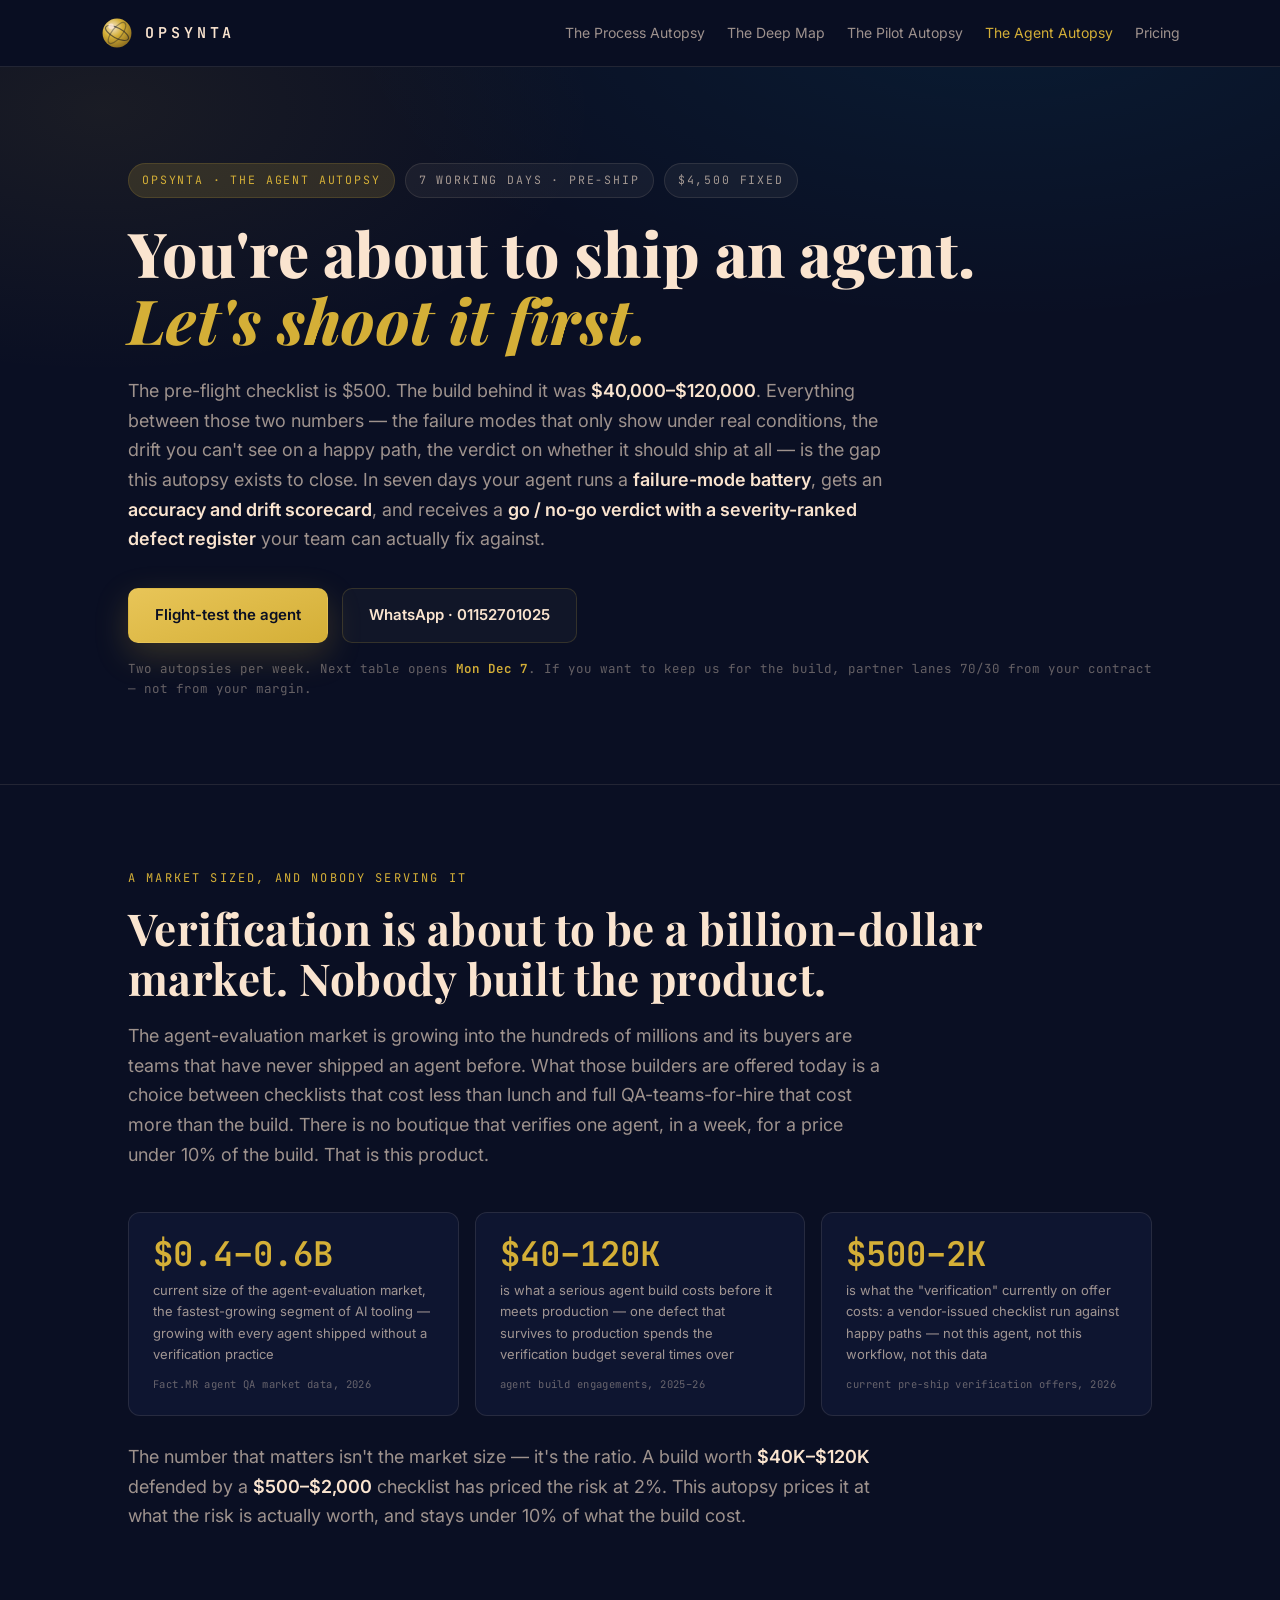
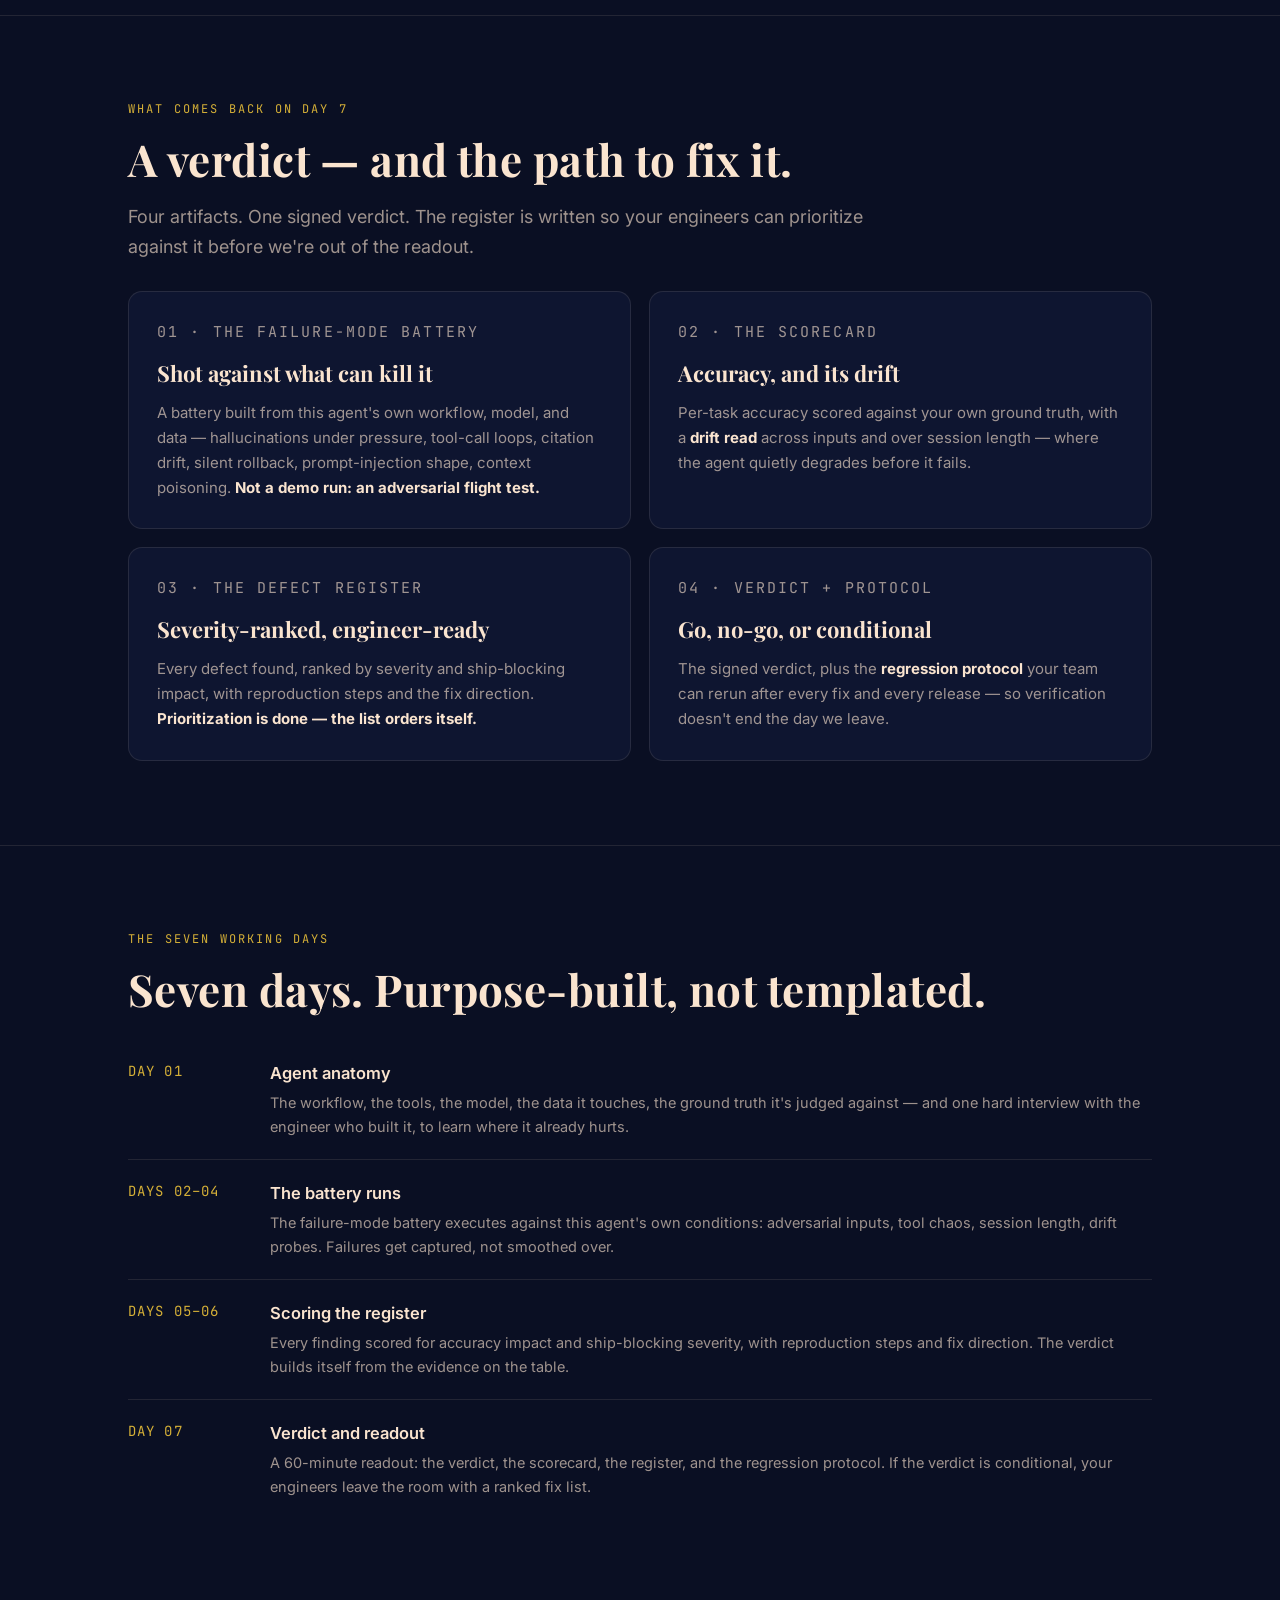
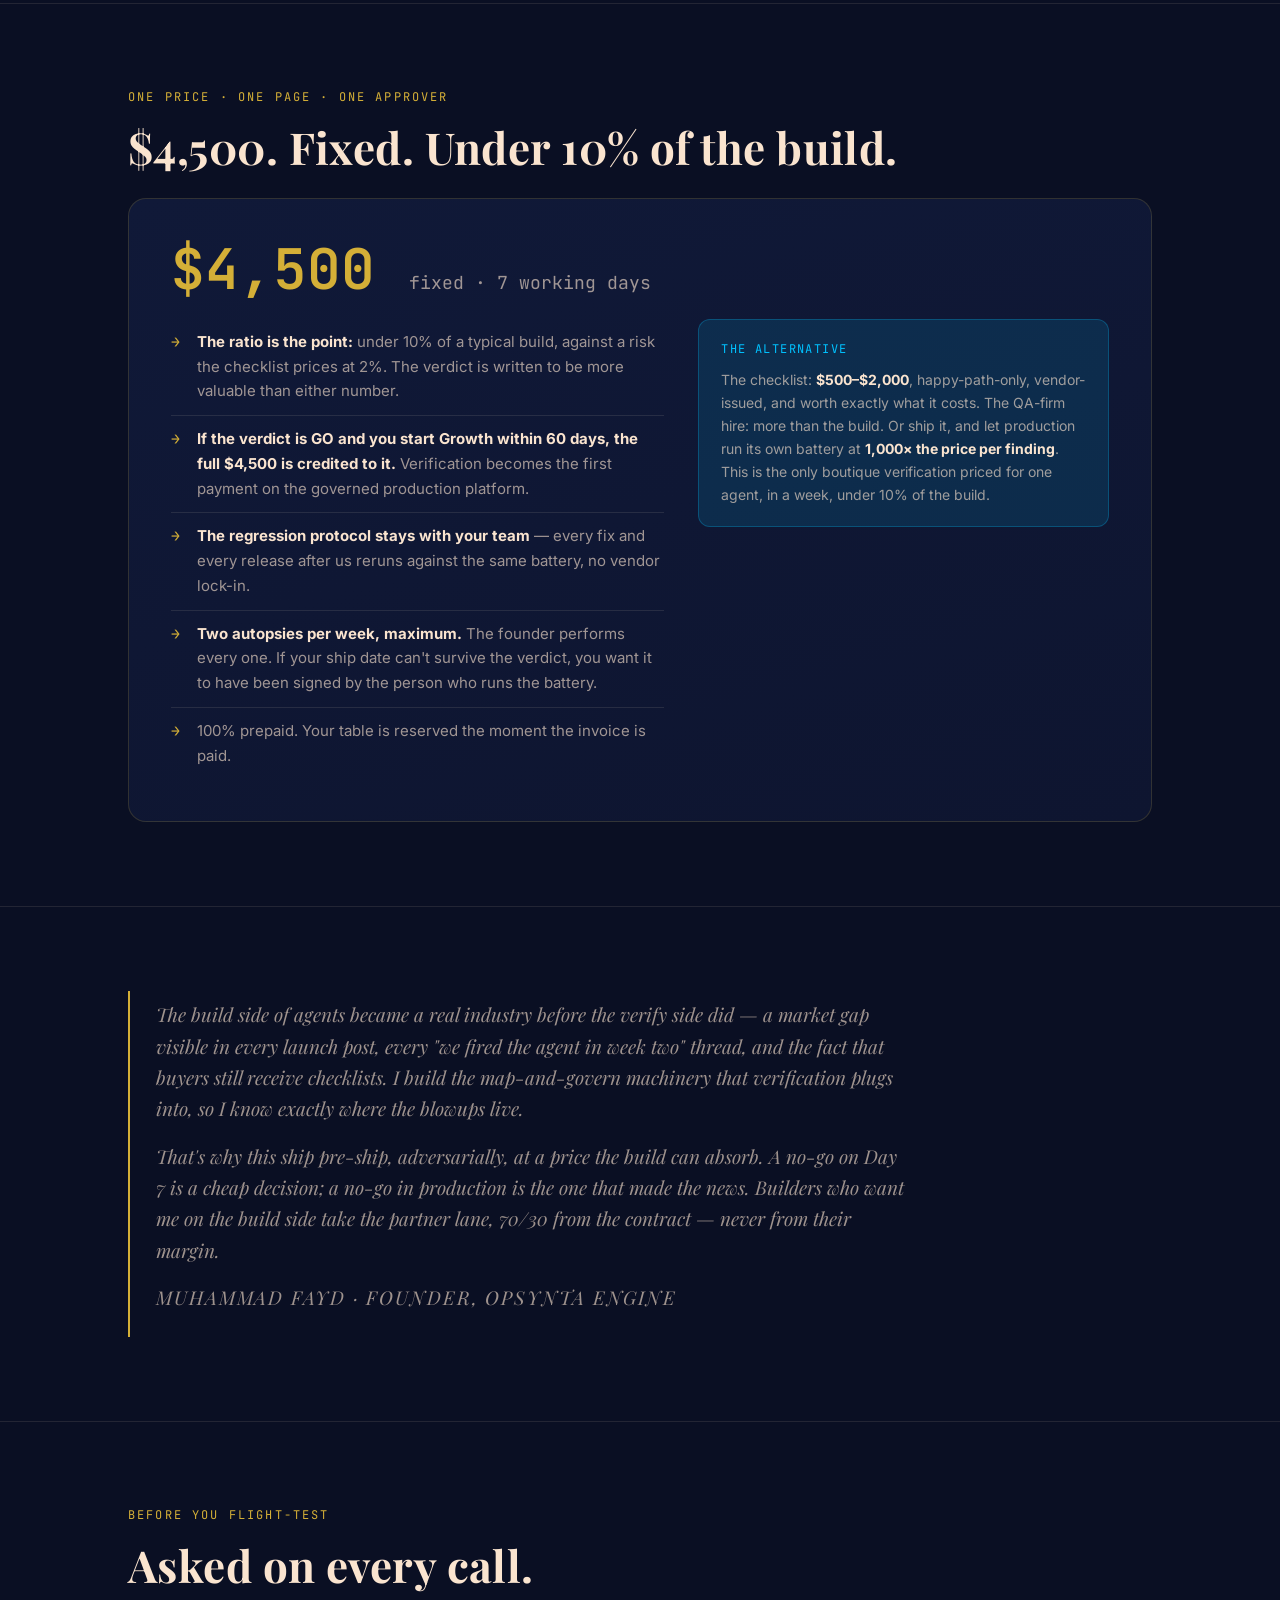
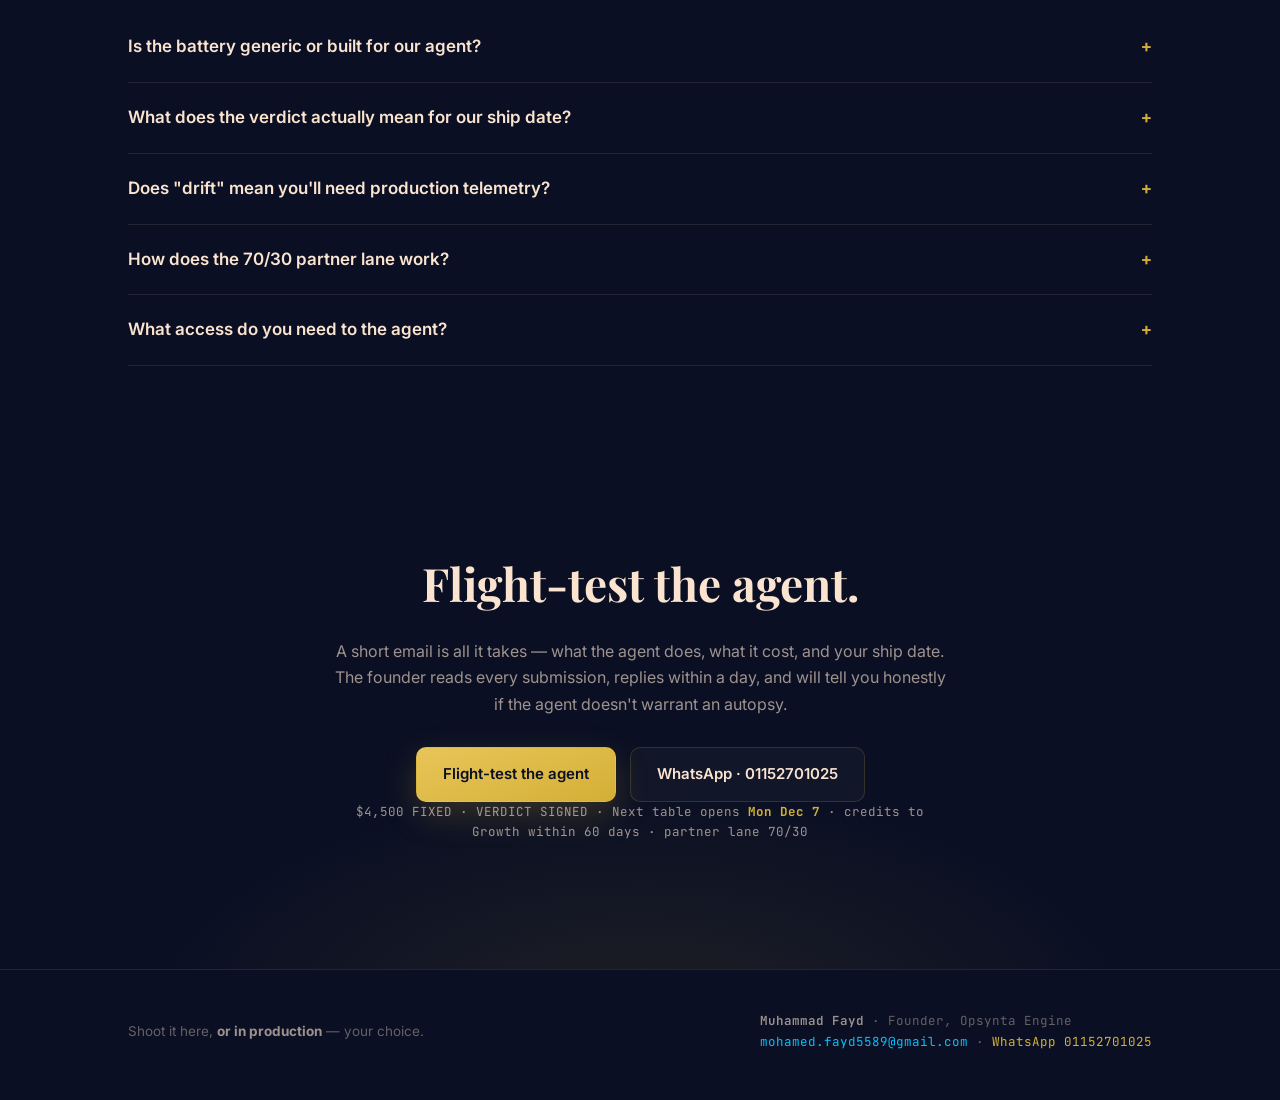
==== agent_autopsy.html @ 50b416ad "Add Pilot Autopsy and the four follow-on offer pages (expansion playbook Phase 0)" ====
<!DOCTYPE html>
<html lang="en">
<head>
  <meta charset="UTF-8" />
  <meta name="viewport" content="width=device-width, initial-scale=1.0" />
  <title>The Agent Autopsy — Opsynta Engine</title>
  <meta name="description" content="You're about to ship an AI agent. Make sure it survives contact with production. The Agent Autopsy: seven days, $4,500 fixed, a failure-mode battery and a go/no-go verdict your team can sign." />
  <meta property="og:title" content="The Agent Autopsy — Opsynta Engine" />
  <meta property="og:description" content="Seven days. $4,500 fixed. A failure-mode battery, accuracy and drift scorecard, and a go/no-go verdict on your AI agent before it ships — the pre-mortem you can't run in-house." />
  <meta property="og:type" content="website" />
  <link rel="preconnect" href="https://fonts.googleapis.com" />
  <link rel="preconnect" href="https://fonts.gstatic.com" crossorigin />
  <link href="https://fonts.googleapis.com/css2?family=Inter:wght@400;500;600;700;800&family=JetBrains+Mono:wght@400;500;600&family=Playfair+Display:ital,wght@0,400;0,500;0,600;0,700;0,800;0,900;1,400;1,600;1,700&display=swap" rel="stylesheet" />
  <link rel="icon" type="image/svg+xml" href="data:image/svg+xml,%3Csvg xmlns='http://www.w3.org/2000/svg' viewBox='0 0 64 64'%3E%3Ccircle cx='32' cy='32' r='28' fill='%230A0F23'/%3E%3Ccircle cx='32' cy='32' r='10' fill='%23D4AF37'/%3E%3Cellipse cx='32' cy='32' rx='26' ry='10' fill='none' stroke='%23FAE4CF' stroke-width='2' transform='rotate(30 32 32)'/%3E%3C/svg%3E" />
  <style>
    /* ============ DUSK ATLAS — self-contained (no stylesheet dependency) ============ */
    :root {
      --navy: #0A0F23; --panel: #0E1530; --panel-2: #101938;
      --peach: #FAE4CF; --peach-dim: rgba(250,228,207,.62); --peach-faint: rgba(250,228,207,.38);
      --gold: #D4AF37; --gold-dim: rgba(212,175,55,.16); --gold-bright: #E8C558;
      --cyan: #00C2FF; --cyan-dim: rgba(0,194,255,.12);
      --line: rgba(212,175,55,.18); --line-soft: rgba(250,228,207,.10);
      --serif: "Playfair Display", Georgia, serif;
      --sans: "Inter", -apple-system, "Segoe UI", Arial, sans-serif;
      --mono: "JetBrains Mono", "SFMono-Regular", Consolas, monospace;
    }
    * { margin: 0; padding: 0; box-sizing: border-box; }
    html { scroll-behavior: smooth; }
    body { background: var(--navy); color: var(--peach); font-family: var(--sans); font-size: 16px; line-height: 1.65; -webkit-font-smoothing: antialiased; }
    .container { max-width: 1080px; margin: 0 auto; padding: 0 28px; }
    a { color: var(--cyan); text-decoration: none; }
    .mono { font-family: var(--mono); }
    .gold { color: var(--gold); }
    .section { padding: 84px 0; border-top: 1px solid var(--line-soft); }
    .section-tag { font-family: var(--mono); font-size: 12px; letter-spacing: .18em; text-transform: uppercase; color: var(--gold); margin-bottom: 14px; }
    h2.display { font-family: var(--serif); font-weight: 700; font-size: clamp(30px, 4.4vw, 44px); line-height: 1.14; letter-spacing: .01em; margin-bottom: 18px; }
    .lead { color: var(--peach-dim); font-size: 18px; max-width: 760px; }
    .lead strong, .body-copy strong { color: var(--peach); font-weight: 600; }

    /* ---------- header ---------- */
    .dm-header { border-bottom: 1px solid var(--line-soft); background: rgba(10,15,35,.92); position: sticky; top: 0; z-index: 50; backdrop-filter: blur(8px); }
    .dm-header-inner { display: flex; align-items: center; justify-content: space-between; gap: 18px; padding: 16px 0; }
    .logo-chip { display: flex; align-items: center; gap: 11px; }
    .logo-mark { width: 34px; height: 34px; }
    .logo-word { font-family: var(--mono); font-weight: 600; letter-spacing: .26em; font-size: 15px; color: var(--peach); }
    .dm-nav { display: flex; gap: 22px; align-items: center; font-size: 14px; }
    .dm-nav a { color: var(--peach-dim); }
    .dm-nav a:hover { color: var(--peach); }
    .dm-nav a.active { color: var(--gold); }
    @media (max-width: 720px) { .dm-nav { display: none; } }

    /* ---------- hero ---------- */
    .hero { padding: 96px 0 84px; background:
      radial-gradient(1100px 520px at 78% -8%, rgba(0,194,255,.07), transparent 60%),
      radial-gradient(900px 480px at 8% 6%, rgba(212,175,55,.08), transparent 55%); }
    .eyebrow { display: flex; flex-wrap: wrap; gap: 10px; margin-bottom: 22px; }
    .pill { font-family: var(--mono); font-size: 11.5px; letter-spacing: .16em; text-transform: uppercase; color: var(--gold); border: 1px solid var(--gold-dim); background: var(--gold-dim); padding: 7px 13px; border-radius: 999px; }
    .pill-meta { color: var(--peach-dim); border-color: var(--line-soft); background: rgba(250,228,207,.05); }
    h1.hero-title { font-family: var(--serif); font-weight: 800; font-size: clamp(38px, 6vw, 62px); line-height: 1.08; letter-spacing: .005em; margin-bottom: 22px; }
    .hero-title em { font-style: italic; color: var(--gold); }
    .score-line { font-family: var(--mono); font-size: 13px; color: var(--cyan); border-left: 2px solid var(--cyan-dim); padding: 6px 0 6px 14px; margin: 18px 0 4px; display: none; }
    .hero-cta { display: flex; flex-wrap: wrap; gap: 14px; margin: 34px 0 10px; }
    .btn { display: inline-block; font-family: var(--sans); font-weight: 600; font-size: 15px; padding: 14px 26px; border-radius: 10px; border: 1px solid transparent; cursor: pointer; }
    .btn-gold { background: linear-gradient(160deg, var(--gold-bright), var(--gold)); color: #0A0F23; box-shadow: 0 12px 34px rgba(212,175,55,.22); }
    .btn-gold:hover { filter: brightness(1.06); }
    .btn-outline { border-color: var(--line); color: var(--peach); background: rgba(250,228,207,.03); }
    .btn-outline:hover { border-color: var(--gold); }
    .hero-capacity { font-family: var(--mono); font-size: 12.5px; color: var(--peach-faint); margin-top: 16px; }
    .hero-capacity b { color: var(--gold); font-weight: 600; }

    /* ---------- stats band ---------- */
    .stats-band { display: grid; grid-template-columns: repeat(3, 1fr); gap: 16px; margin-top: 42px; }
    .stat-card { background: var(--panel); border: 1px solid var(--line-soft); border-radius: 12px; padding: 22px 24px; }
    .stat-number { font-family: var(--mono); font-size: 34px; font-weight: 600; color: var(--gold); line-height: 1.1; }
    .stat-label { font-size: 13px; color: var(--peach-dim); margin-top: 8px; }
    .stat-src { font-family: var(--mono); font-size: 10.5px; color: var(--peach-faint); margin-top: 10px; letter-spacing: .04em; }
    @media (max-width: 820px) { .stats-band { grid-template-columns: 1fr; } }

    /* ---------- deliverables ---------- */
    .grid-2 { display: grid; grid-template-columns: 1fr 1fr; gap: 18px; }
    @media (max-width: 820px) { .grid-2 { grid-template-columns: 1fr; } }
    .deliv-card { background: var(--panel); border: 1px solid var(--line-soft); border-radius: 14px; padding: 28px; }
    .deliv-num { font-family: var(--mono); font-size: 12px; color: var(--cyan); letter-spacing: .14em; margin-bottom: 10px; }
    .deliv-card h3 { font-family: var(--serif); font-size: 22px; font-weight: 700; margin-bottom: 10px; }
    .deliv-card p { color: var(--peach-dim); font-size: 15px; }
    .deliv-card p strong { color: var(--peach); }

    /* ---------- timeline ---------- */
    .day-row { display: grid; grid-template-columns: 120px 1fr; gap: 22px; padding: 20px 0; border-bottom: 1px solid var(--line-soft); }
    .day-row:last-child { border-bottom: none; }
    .day-tag { font-family: var(--mono); color: var(--gold); font-size: 14px; letter-spacing: .08em; }
    .day-body h4 { font-size: 16.5px; font-weight: 600; color: var(--peach); }
    .day-body p { color: var(--peach-dim); font-size: 14.5px; margin-top: 4px; }
    @media (max-width: 640px) { .day-row { grid-template-columns: 1fr; gap: 6px; } }

    /* ---------- pricing ---------- */
    .price-panel { background: linear-gradient(165deg, var(--panel-2), var(--panel)); border: 1px solid var(--line); border-radius: 18px; padding: 42px; margin-top: 26px; }
    .price-figure { font-family: var(--mono); font-size: 56px; font-weight: 600; color: var(--gold); line-height: 1; }
    .price-figure span { font-size: 18px; color: var(--peach-dim); font-weight: 400; }
    .price-cols { display: grid; grid-template-columns: 1.2fr 1fr; gap: 34px; margin-top: 22px; }
    @media (max-width: 820px) { .price-cols { grid-template-columns: 1fr; } .price-panel { padding: 30px 24px; } }
    .price-notes { list-style: none; }
    .price-notes li { padding: 11px 0 11px 26px; position: relative; color: var(--peach-dim); font-size: 15px; border-bottom: 1px solid var(--line-soft); }
    .price-notes li:last-child { border-bottom: none; }
    .price-notes li::before { content: "→"; position: absolute; left: 0; color: var(--gold); font-family: var(--mono); }
    .price-notes li strong { color: var(--peach); }
    .price-anchor { background: var(--cyan-dim); border: 1px solid rgba(0,194,255,.25); border-radius: 12px; padding: 20px 22px; font-size: 14px; color: var(--peach-dim); align-self: start; }
    .price-anchor .mono { color: var(--cyan); font-size: 12px; letter-spacing: .12em; text-transform: uppercase; display: block; margin-bottom: 8px; }
    .price-anchor strong { color: var(--peach); }

    /* ---------- listing rows ---------- */
    .vert-row { display: grid; grid-template-columns: 190px 1fr; gap: 20px; padding: 17px 0; border-bottom: 1px solid var(--line-soft); align-items: baseline; }
    .vert-row:last-child { border-bottom: none; }
    .vert-name { font-family: var(--mono); font-size: 13px; color: var(--gold); letter-spacing: .1em; text-transform: uppercase; }
    .vert-seam { color: var(--peach-dim); font-size: 15px; }
    .vert-seam strong { color: var(--peach); }
    @media (max-width: 640px) { .vert-row { grid-template-columns: 1fr; gap: 4px; } }

    /* ---------- founder ---------- */
    .founder-note { max-width: 780px; border-left: 2px solid var(--gold); padding: 8px 0 8px 26px; }
    .founder-note p { font-family: var(--serif); font-style: italic; font-size: 19px; color: var(--peach-dim); margin-bottom: 16px; }
    .founder-sig { font-family: var(--mono); font-size: 13px; color: var(--gold); letter-spacing: .1em; }

    /* ---------- FAQ ---------- */
    .faq-item { border-bottom: 1px solid var(--line-soft); }
    .faq-item summary { cursor: pointer; padding: 20px 0; font-size: 17px; font-weight: 600; color: var(--peach); list-style: none; display: flex; justify-content: space-between; gap: 18px; }
    .faq-item summary::after { content: "+"; font-family: var(--mono); color: var(--gold); font-size: 18px; }
    .faq-item[open] summary::after { content: "–"; }
    .faq-item .faq-a { padding: 0 0 22px; color: var(--peach-dim); font-size: 15px; max-width: 820px; }
    .faq-item .faq-a strong { color: var(--peach); }

    /* ---------- final CTA ---------- */
    .final-cta { text-align: center; padding: 96px 0; background:
      radial-gradient(760px 360px at 50% 110%, rgba(212,175,55,.10), transparent 65%); }
    .final-cta h2 { font-family: var(--serif); font-size: clamp(30px, 4.6vw, 46px); font-weight: 700; margin-bottom: 16px; }
    .final-cta p { color: var(--peach-dim); max-width: 620px; margin: 0 auto 30px; }
    .cta-row { display: flex; flex-wrap: wrap; gap: 14px; justify-content: center; }
    .slot-line { font-family: var(--mono); font-size: 12.5px; color: var(--peach-faint); margin-top: 22px; }
    .slot-line b { color: var(--gold); }

    /* ---------- footer ---------- */
    .dm-footer { border-top: 1px solid var(--line-soft); padding: 40px 0 48px; }
    .dm-footer .container { display: flex; flex-wrap: wrap; gap: 26px; justify-content: space-between; align-items: center; }
    .footer-slogan { font-size: 13.5px; color: var(--peach-faint); }
    .footer-slogan strong { color: var(--peach-dim); }
    .sig-name { font-family: var(--mono); font-size: 12.5px; line-height: 1.7; color: var(--peach-faint); }
    .sig-name .peach-strong { color: var(--peach-dim); font-weight: 600; }
    .sig-name a { color: var(--cyan); }
    .sig-name .gold-tel { color: var(--gold); }
  </style>
</head>
<body>

  <!-- ============ HEADER ============ -->
  <header class="dm-header">
    <div class="container dm-header-inner">
      <a class="logo-chip" href="index.html" aria-label="Opsynta Engine home">
        <svg class="logo-mark" viewBox="0 0 40 40" role="img" aria-hidden="true">
          <defs>
            <radialGradient id="sphereGradAA" cx="35%" cy="30%" r="75%">
              <stop offset="0%" stop-color="#F5E6C8"/>
              <stop offset="45%" stop-color="#D4AF37"/>
              <stop offset="100%" stop-color="#8C6D1F"/>
            </radialGradient>
          </defs>
          <circle cx="20" cy="20" r="17" fill="url(#sphereGradAA)"/>
          <ellipse cx="20" cy="20" rx="15" ry="6" fill="none" stroke="#0A0F23" stroke-width="1.4" transform="rotate(28 20 20)" opacity="0.55"/>
          <ellipse cx="20" cy="20" rx="15" ry="6" fill="none" stroke="#0A0F23" stroke-width="1.4" transform="rotate(-52 20 20)" opacity="0.35"/>
          <circle cx="13" cy="12" r="3.2" fill="#FAE4CF" opacity="0.9"/>
        </svg>
        <span class="logo-word">OPSYNTA</span>
      </a>
      <nav class="dm-nav" aria-label="Agent Autopsy">
        <a href="autopsy.html">The Process Autopsy</a>
        <a href="deepmap.html">The Deep Map</a>
        <a href="pilot_autopsy.html">The Pilot Autopsy</a>
        <a href="agent_autopsy.html" class="active">The Agent Autopsy</a>
        <a href="index.html#pricing">Pricing</a>
      </nav>
    </div>
  </header>

  <main>

    <!-- ============ HERO ============ -->
    <section class="hero">
      <div class="container">
        <p class="eyebrow">
          <span class="pill">Opsynta · The Agent Autopsy</span>
          <span class="pill pill-meta">7 working days · pre-ship</span>
          <span class="pill pill-meta">$4,500 fixed</span>
        </p>
        <h1 class="hero-title">You're about to ship an agent.<br /><em>Let's shoot it first.</em></h1>
        <p class="lead">The pre-flight checklist is $500. The build behind it was <strong>$40,000–$120,000</strong>. Everything between those two numbers — the failure modes that only show under real conditions, the drift you can't see on a happy path, the verdict on whether it should ship at all — is the gap this autopsy exists to close. In seven days your agent runs a <strong>failure-mode battery</strong>, gets an <strong>accuracy and drift scorecard</strong>, and receives a <strong>go / no-go verdict with a severity-ranked defect register</strong> your team can actually fix against.</p>
        <p class="score-line mono" id="scoreLine"></p>
        <div class="hero-cta">
          <a class="btn btn-gold" href="mailto:mohamed.fayd5589@gmail.com?subject=Agent%20Autopsy%20%E2%80%94%20pre-ship&body=Hi%20Muhammad%2C%0A%0AWe%27re%20about%20to%20ship%20an%20agent%20and%20want%20it%20autopsied%20first.%0A%0AAgent%20%2F%20build%3A%20%20%20%20%20%20%20%20%20%20%20%20what%20does%20it%20do%3A%0ABuild%20cost%3A%0AShip%20date%20target%3A%0ABuild%20partner%20%28if%20any%29%3A%0A%0A%E2%80%94%20%5Bname%5D">Flight-test the agent</a>
          <a class="btn btn-outline" href="https://wa.me/201152701025" target="_blank" rel="noopener">WhatsApp · 01152701025</a>
        </div>
        <p class="hero-capacity">Two autopsies per week. Next table opens <b id="nextSlot">Monday</b>. If you want to keep us for the build, partner lanes 70/30 from your contract — not from your margin.</p>
      </div>
    </section>

    <!-- ============ THE QUESTION ============ -->
    <section class="section" id="question">
      <div class="container">
        <p class="section-tag">A market sized, and nobody serving it</p>
        <h2 class="display">Verification is about to be a billion-dollar market. Nobody built the product.</h2>
        <p class="lead body-copy" style="margin-bottom: 8px;">The agent-evaluation market is growing into the hundreds of millions and its buyers are teams that have never shipped an agent before. What those builders are offered today is a choice between checklists that cost less than lunch and full QA-teams-for-hire that cost more than the build. There is no boutique that verifies one agent, in a week, for a price under 10% of the build. That is this product.</p>
        <div class="stats-band">
          <div class="stat-card">
            <p class="stat-number">$0.4–0.6B</p>
            <p class="stat-label">current size of the agent-evaluation market, the fastest-growing segment of AI tooling — growing with every agent shipped without a verification practice</p>
            <p class="stat-src">Fact.MR agent QA market data, 2026</p>
          </div>
          <div class="stat-card">
            <p class="stat-number">$40–120K</p>
            <p class="stat-label">is what a serious agent build costs before it meets production — one defect that survives to production spends the verification budget several times over</p>
            <p class="stat-src">agent build engagements, 2025–26</p>
          </div>
          <div class="stat-card">
            <p class="stat-number">$500–2K</p>
            <p class="stat-label">is what the "verification" currently on offer costs: a vendor-issued checklist run against happy paths — not this agent, not this workflow, not this data</p>
            <p class="stat-src">current pre-ship verification offers, 2026</p>
          </div>
        </div>
        <p class="lead body-copy" style="margin-top: 26px;">The number that matters isn't the market size — it's the ratio. A build worth <strong>$40K–$120K</strong> defended by a <strong>$500–$2,000</strong> checklist has priced the risk at 2%. This autopsy prices it at what the risk is actually worth, and stays under 10% of what the build cost.</p>
      </div>
    </section>

    <!-- ============ WHAT COMES BACK ============ -->
    <section class="section" id="deliverables">
      <div class="container">
        <p class="section-tag">What comes back on Day 7</p>
        <h2 class="display">A verdict — and the path to fix it.</h2>
        <p class="lead body-copy" style="margin-bottom: 30px;">Four artifacts. One signed verdict. The register is written so your engineers can prioritize against it before we're out of the readout.</p>
        <div class="grid-2">
          <div class="deliv-card">
            <p class="deliv-num">01 · THE FAILURE-MODE BATTERY</p>
            <h3>Shot against what can kill it</h3>
            <p>A battery built from this agent's own workflow, model, and data — hallucinations under pressure, tool-call loops, citation drift, silent rollback, prompt-injection shape, context poisoning. <strong>Not a demo run: an adversarial flight test.</strong></p>
          </div>
          <div class="deliv-card">
            <p class="deliv-num">02 · THE SCORECARD</p>
            <h3>Accuracy, and its drift</h3>
            <p>Per-task accuracy scored against your own ground truth, with a <strong>drift read</strong> across inputs and over session length — where the agent quietly degrades before it fails.</p>
          </div>
          <div class="deliv-card">
            <p class="deliv-num">03 · THE DEFECT REGISTER</p>
            <h3>Severity-ranked, engineer-ready</h3>
            <p>Every defect found, ranked by severity and ship-blocking impact, with reproduction steps and the fix direction. <strong>Prioritization is done — the list orders itself.</strong></p>
          </div>
          <div class="deliv-card">
            <p class="deliv-num">04 · VERDICT + PROTOCOL</p>
            <h3>Go, no-go, or conditional</h3>
            <p>The signed verdict, plus the <strong>regression protocol</strong> your team can rerun after every fix and every release — so verification doesn't end the day we leave.</p>
          </div>
        </div>
      </div>
    </section>

    <!-- ============ THE SEVEN DAYS ============ -->
    <section class="section" id="process">
      <div class="container">
        <p class="section-tag">The seven working days</p>
        <h2 class="display">Seven days. Purpose-built, not templated.</h2>
        <div style="margin-top: 26px;">
          <div class="day-row">
            <p class="day-tag">DAY 01</p>
            <div class="day-body">
              <h4>Agent anatomy</h4>
              <p>The workflow, the tools, the model, the data it touches, the ground truth it's judged against — and one hard interview with the engineer who built it, to learn where it already hurts.</p>
            </div>
          </div>
          <div class="day-row">
            <p class="day-tag">DAYS 02–04</p>
            <div class="day-body">
              <h4>The battery runs</h4>
              <p>The failure-mode battery executes against this agent's own conditions: adversarial inputs, tool chaos, session length, drift probes. Failures get captured, not smoothed over.</p>
            </div>
          </div>
          <div class="day-row">
            <p class="day-tag">DAYS 05–06</p>
            <div class="day-body">
              <h4>Scoring the register</h4>
              <p>Every finding scored for accuracy impact and ship-blocking severity, with reproduction steps and fix direction. The verdict builds itself from the evidence on the table.</p>
            </div>
          </div>
          <div class="day-row">
            <p class="day-tag">DAY 07</p>
            <div class="day-body">
              <h4>Verdict and readout</h4>
              <p>A 60-minute readout: the verdict, the scorecard, the register, and the regression protocol. If the verdict is conditional, your engineers leave the room with a ranked fix list.</p>
            </div>
          </div>
        </div>
      </div>
    </section>

    <!-- ============ PRICING ============ -->
    <section class="section" id="price">
      <div class="container">
        <p class="section-tag">One price · one page · one approver</p>
        <h2 class="display">$4,500. Fixed. Under 10% of the build.</h2>
        <div class="price-panel">
          <p class="price-figure">$4,500 <span>fixed · 7 working days</span></p>
          <div class="price-cols">
            <ul class="price-notes">
              <li><strong>The ratio is the point:</strong> under 10% of a typical build, against a risk the checklist prices at 2%. The verdict is written to be more valuable than either number.</li>
              <li><strong>If the verdict is GO and you start Growth within 60 days, the full $4,500 is credited to it.</strong> Verification becomes the first payment on the governed production platform.</li>
              <li><strong>The regression protocol stays with your team</strong> — every fix and every release after us reruns against the same battery, no vendor lock-in.</li>
              <li><strong>Two autopsies per week, maximum.</strong> The founder performs every one. If your ship date can't survive the verdict, you want it to have been signed by the person who runs the battery.</li>
              <li>100% prepaid. Your table is reserved the moment the invoice is paid.</li>
            </ul>
            <aside class="price-anchor">
              <span class="mono">The alternative</span>
              The checklist: <strong>$500–$2,000</strong>, happy-path-only, vendor-issued, and worth exactly what it costs. The QA-firm hire: more than the build. Or ship it, and let production run its own battery at <strong>1,000× the price per finding</strong>. This is the only boutique verification priced for one agent, in a week, under 10% of the build.
            </aside>
          </div>
        </div>
      </div>
    </section>

    <!-- ============ FOUNDER NOTE ============ -->
    <section class="section" id="founder">
      <div class="container">
        <div class="founder-note">
          <p>The build side of agents became a real industry before the verify side did — a market gap visible in every launch post, every "we fired the agent in week two" thread, and the fact that buyers still receive checklists. I build the map-and-govern machinery that verification plugs into, so I know exactly where the blowups live.</p>
          <p>That's why this ship pre-ship, adversarially, at a price the build can absorb. A no-go on Day 7 is a cheap decision; a no-go in production is the one that made the news. Builders who want me on the build side take the partner lane, 70/30 from the contract — never from their margin.</p>
          <p class="founder-sig">MUHAMMAD FAYD · FOUNDER, OPSYNTA ENGINE</p>
        </div>
      </div>
    </section>

    <!-- ============ FAQ ============ -->
    <section class="section" id="faq">
      <div class="container">
        <p class="section-tag">Before you flight-test</p>
        <h2 class="display">Asked on every call.</h2>
        <div style="margin-top: 22px;">
          <details class="faq-item">
            <summary>Is the battery generic or built for our agent?</summary>
            <p class="faq-a">Built for your agent. Day 1 is anatomy — the workflow, tools, model, and data that define what "failure" even means here. The battery then tests against this agent's own failure modes, never a template of someone else's happy path.</p>
          </details>
          <details class="faq-item">
            <summary>What does the verdict actually mean for our ship date?</summary>
            <p class="faq-a">Three verdicts, three outcomes: GO (ship, aware of the register), NO-GO (don't ship — and here's why, in ranked order), or CONDITIONAL (ship after the register items are fixed, and the protocol is how you prove it). The card costs a week; the wrong version of each costs a quarter.</p>
          </details>
          <details class="faq-item">
            <summary>Does "drift" mean you'll need production telemetry?</summary>
            <p class="faq-a">The drift read measures accuracy degradation across inputs and session length — we induce it in the battery rather than waiting for production to report it. The regression protocol you keep includes the instrumentation hooks your team should add for live, but the autopsy itself runs pre-ship.</p>
          </details>
          <details class="faq-item">
            <summary>How does the 70/30 partner lane work?</summary>
            <p class="faq-a">For agent-building firms that route a client's agent through the autopsy: 70% of the autopsy fee goes to the partner who holds the client contract, 30% to Opsynta — we're revenue for the builder, and the verdict gives the builder cover in both directions. Only if the partner wants Opsynta on the build itself does that become a separate agreement.</p>
          </details>
          <details class="faq-item">
            <summary>What access do you need to the agent?</summary>
            <p class="faq-a">The build itself — the workflow definition, tool contracts, model, and a judgment set to score against. We don't ship your code anywhere or connect to production. The battery runs in our environment against your agent's own conditions and stays entirely within the engagement.</p>
          </details>
        </div>
      </div>
    </section>

    <!-- ============ FINAL CTA ============ -->
    <section class="final-cta" id="book">
      <div class="container">
        <h2>Flight-test the agent.</h2>
        <p>A short email is all it takes — what the agent does, what it cost, and your ship date. The founder reads every submission, replies within a day, and will tell you honestly if the agent doesn't warrant an autopsy.</p>
        <div class="cta-row">
          <a class="btn btn-gold" href="mailto:mohamed.fayd5589@gmail.com?subject=Agent%20Autopsy%20%E2%80%94%20pre-ship&body=Hi%20Muhammad%2C%0A%0AWe%27re%20about%20to%20ship%20an%20agent%20and%20want%20it%20autopsied%20first.%0A%0AAgent%20%2F%20build%3A%20%20%20%20%20%20%20%20%20%20%20%20what%20does%20it%20do%3A%0ABuild%20cost%3A%0AShip%20date%20target%3A%0ABuild%20partner%20%28if%20any%29%3A%0A%0A%E2%80%94%20%5Bname%5D">Flight-test the agent</a>
          <a class="btn btn-outline" href="https://wa.me/201152701025" target="_blank" rel="noopener">WhatsApp · 01152701025</a>
        </div>
        <p class="slot-line">$4,500 FIXED · VERDICT SIGNED · Next table opens <b id="slotLine">Monday</b> · credits to Growth within 60 days · partner lane 70/30</p>
      </div>
    </section>

  </main>

  <!-- ============ FOOTER ============ -->
  <footer class="dm-footer">
    <div class="container">
      <p class="footer-slogan">Shoot it here, <strong>or in production</strong> — your choice.</p>
      <div class="sig-name">
        <p><span class="peach-strong">Muhammad Fayd</span> · Founder, Opsynta Engine</p>
        <p><a href="mailto:mohamed.fayd5589@gmail.com">mohamed.fayd5589@gmail.com</a> · <a class="gold-tel" href="https://wa.me/201152701025" target="_blank" rel="noopener">WhatsApp 01152701025</a></p>
      </div>
    </div>
  </footer>

  <script src="js/utm.js"></script>
  <script>
    // ---- personalization: forwarded from quiz results / DM links ----
    (function () {
      var q = {};
      try {
        window.location.search.slice(1).split('&').forEach(function (pair) {
          if (!pair) return;
          var kv = pair.split('='); q[kv[0]] = decodeURIComponent((kv[1] || '').replace(/\+/g, ' '));
        });
      } catch (e) {}
      var el = document.getElementById('scoreLine');
      if (el && q.agent) {
        el.textContent = 'YOUR AGENT: ' + q.agent + ' — the battery runs against it, not around it.';
        el.style.display = 'block';
      }
    })();

    // ---- next opening: the coming Monday (2 slots/week cadence) ----
    (function () {
      function fmt(d) {
        var months = ['Jan','Feb','Mar','Apr','May','Jun','Jul','Aug','Sep','Oct','Nov','Dec'];
        return 'Mon ' + months[d.getMonth()] + ' ' + d.getDate();
      }
      var now = new Date();
      var day = now.getDay(); // 0 Sun ... 6 Sat
      var add = (day === 1 && now.getHours() < 12) ? 0 : ((8 - day) % 7 || 7);
      var next = new Date(now.getTime() + add * 86400000);
      var label = fmt(next);
      ['nextSlot', 'slotLine'].forEach(function (id) {
        var el = document.getElementById(id);
        if (el) el.textContent = label;
      });
    })();
  </script>
</body>
</html>
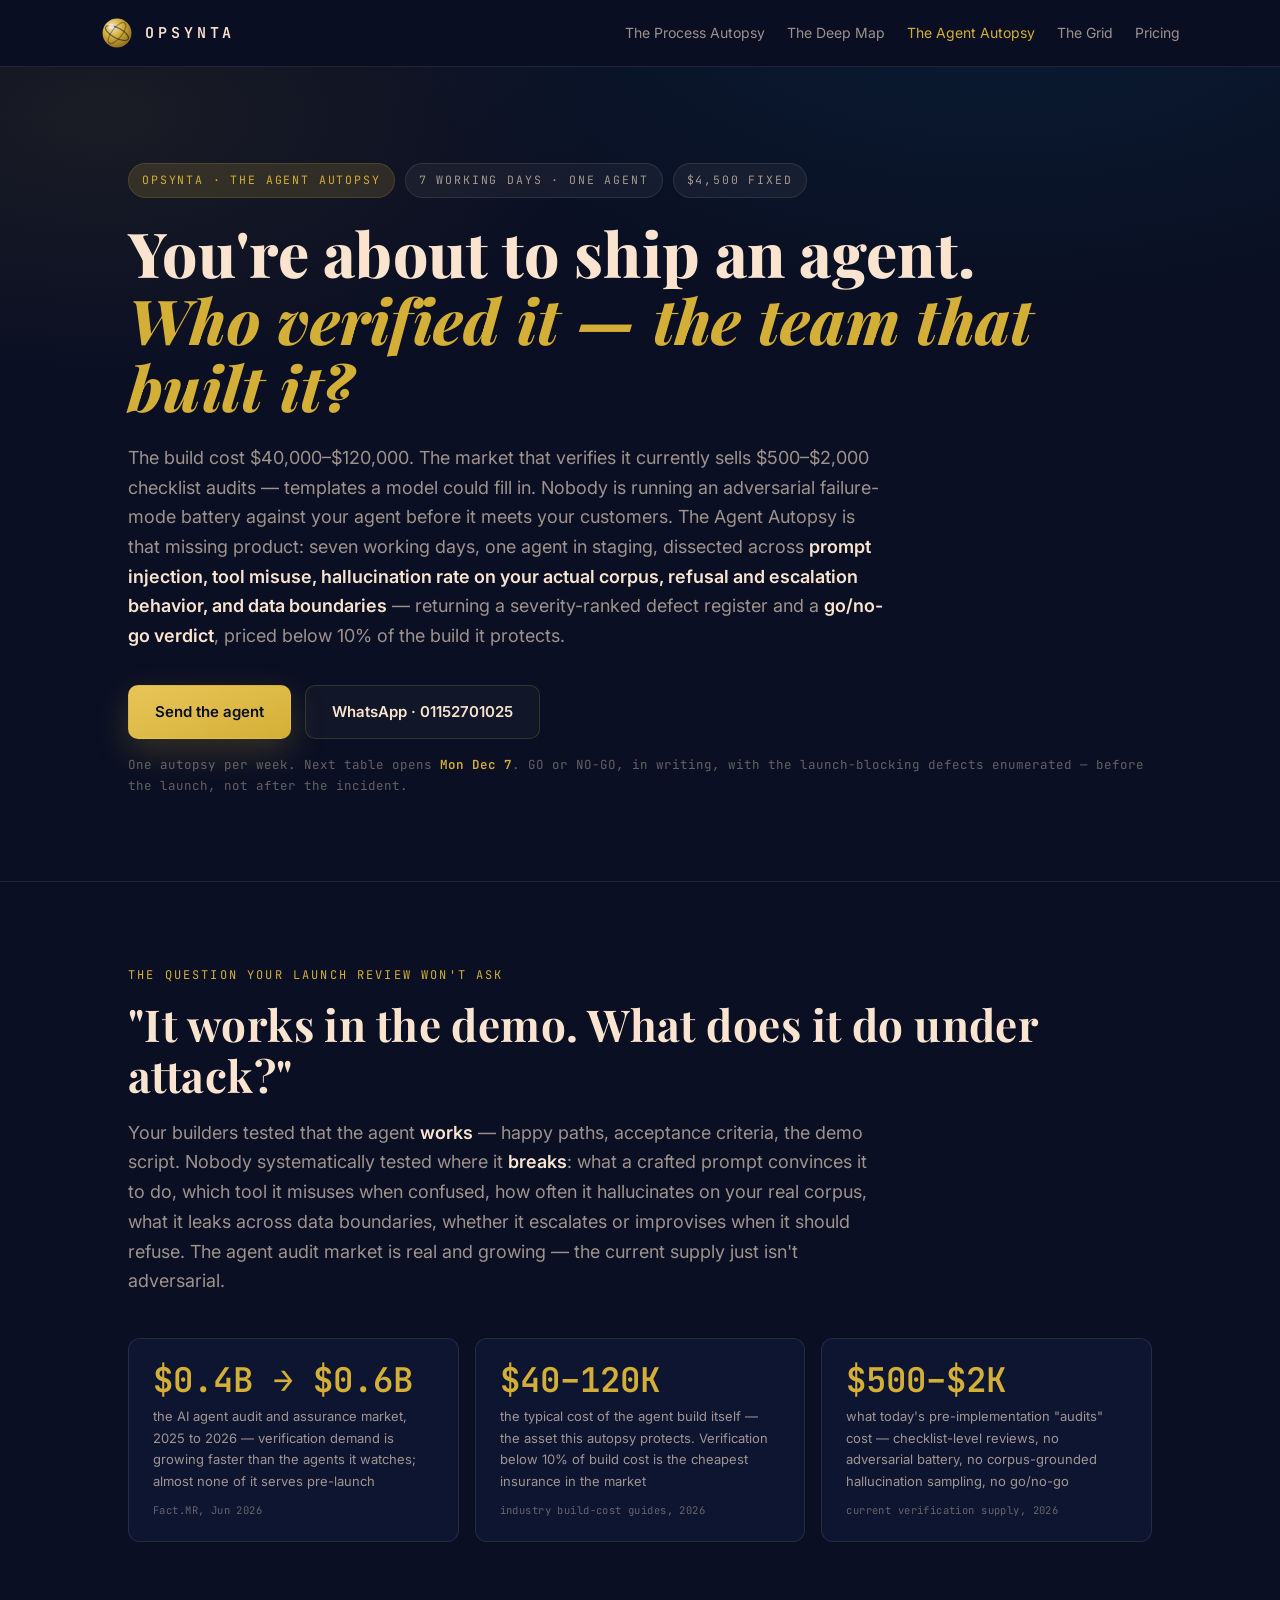
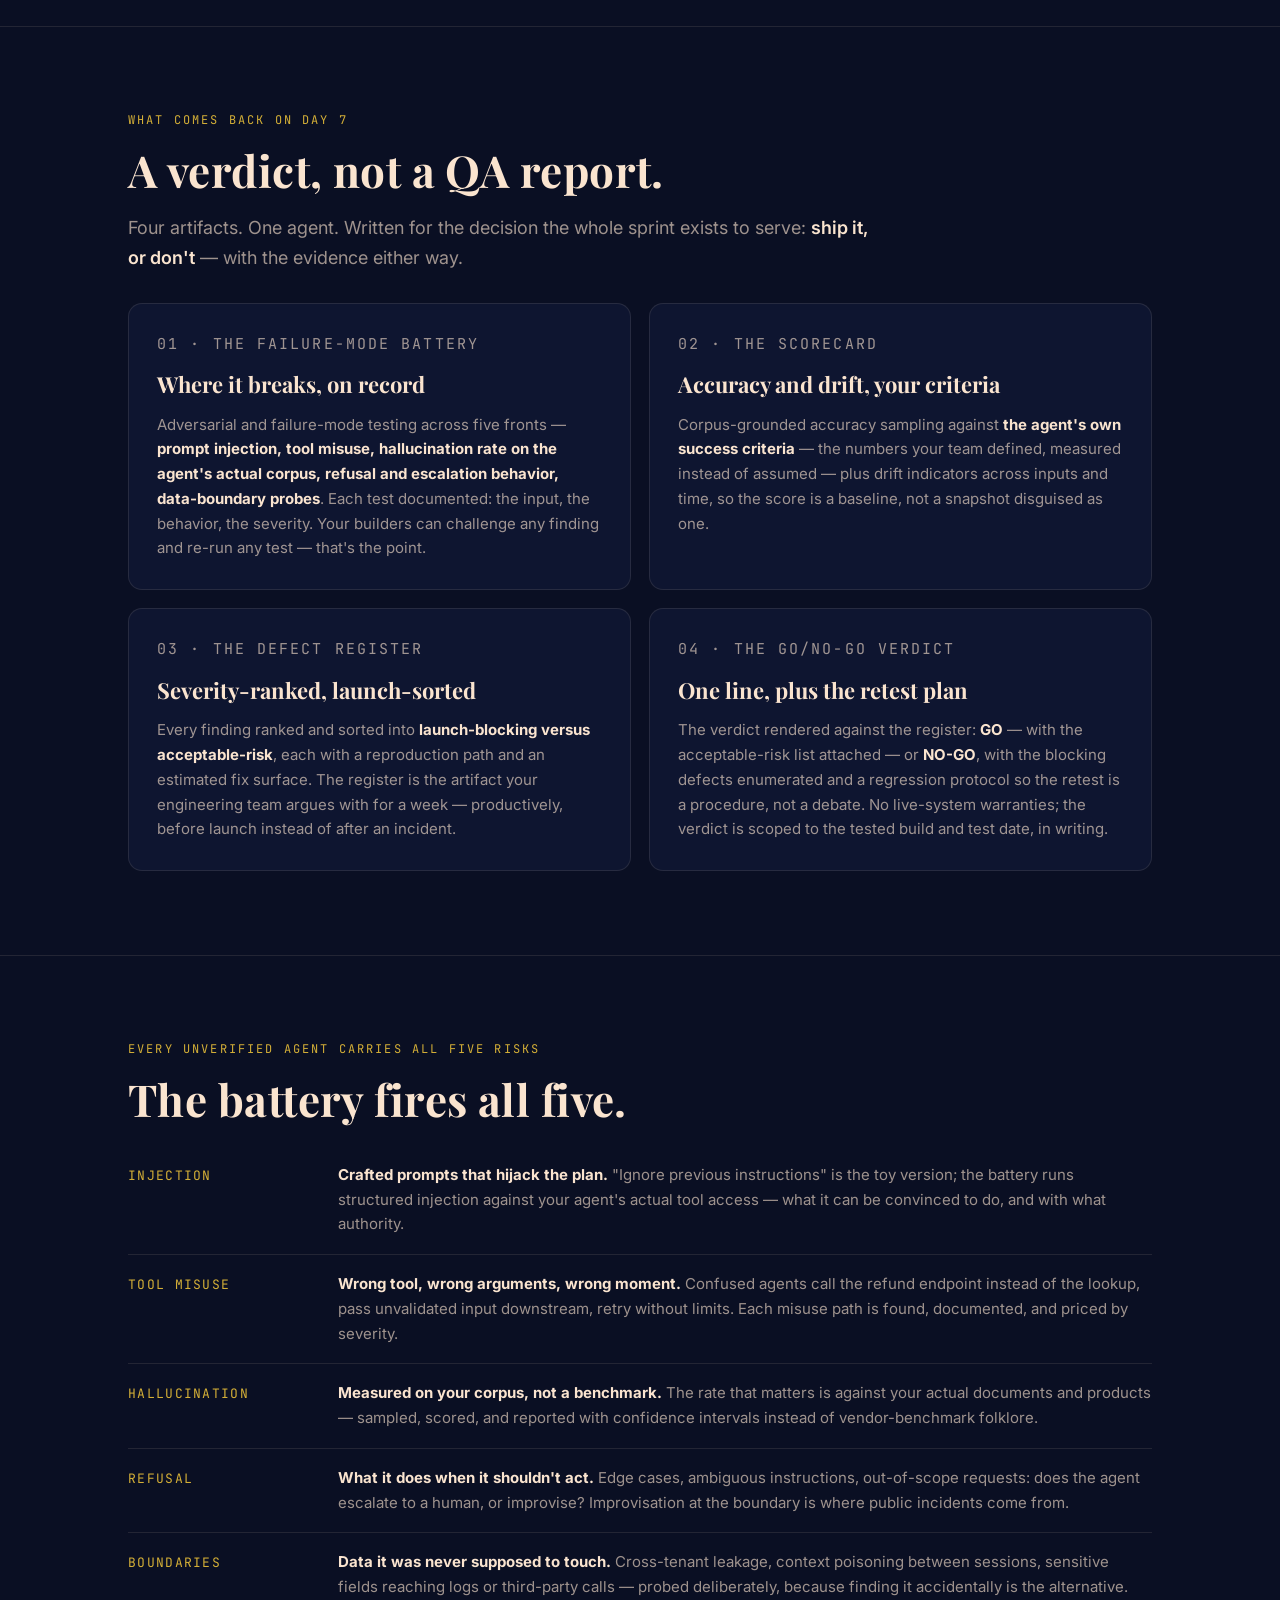
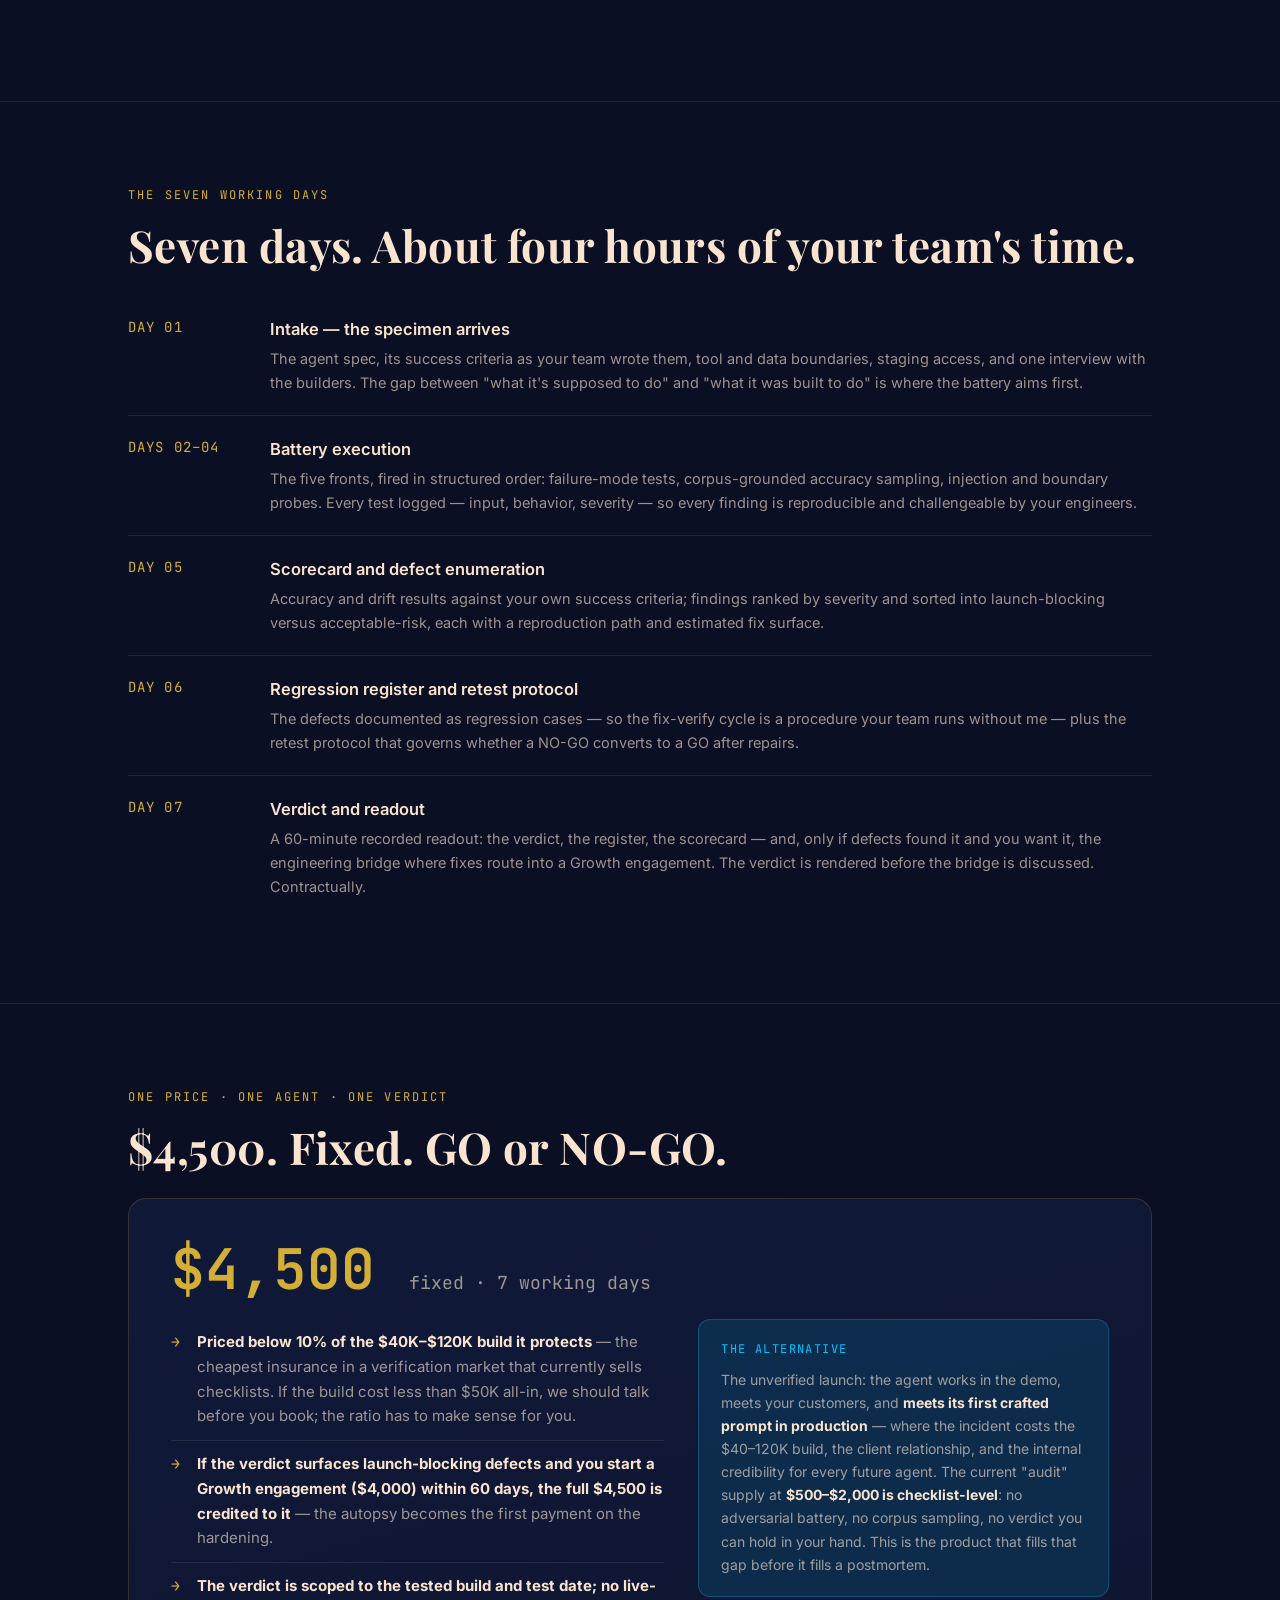
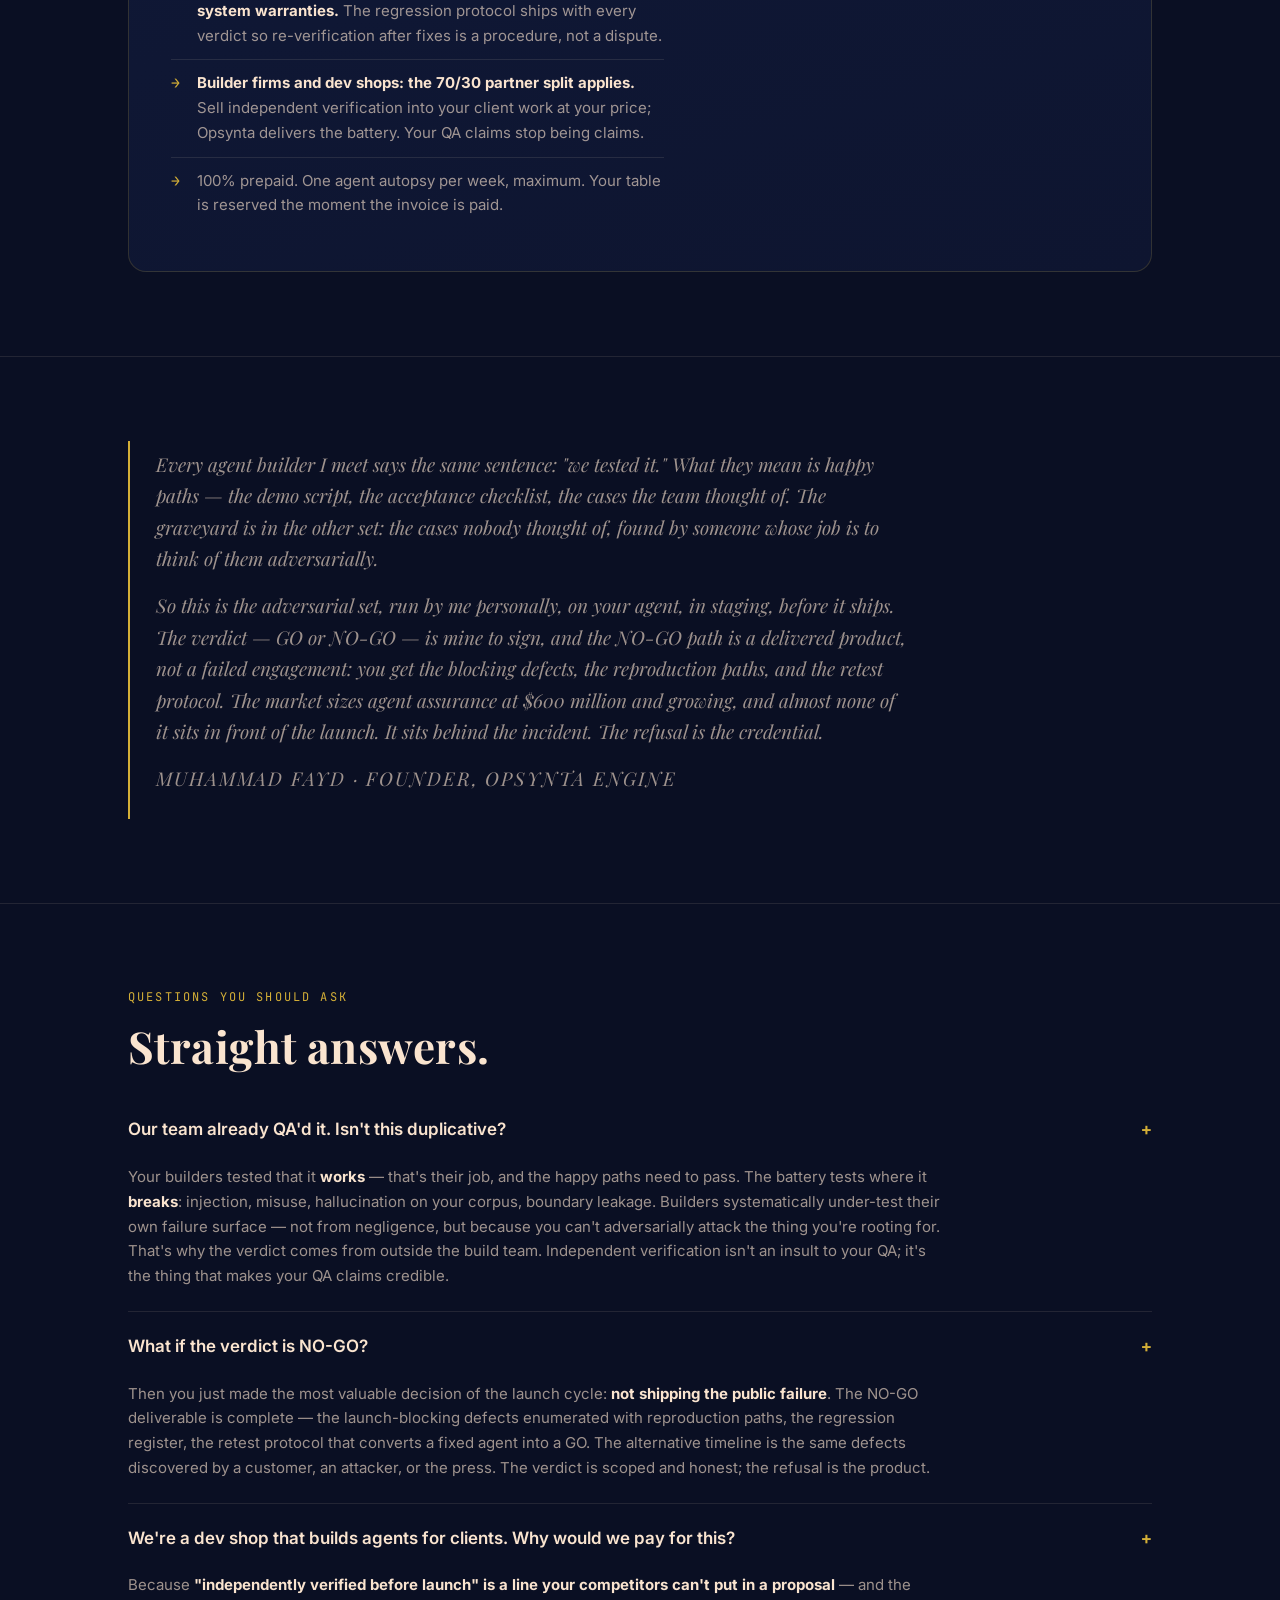
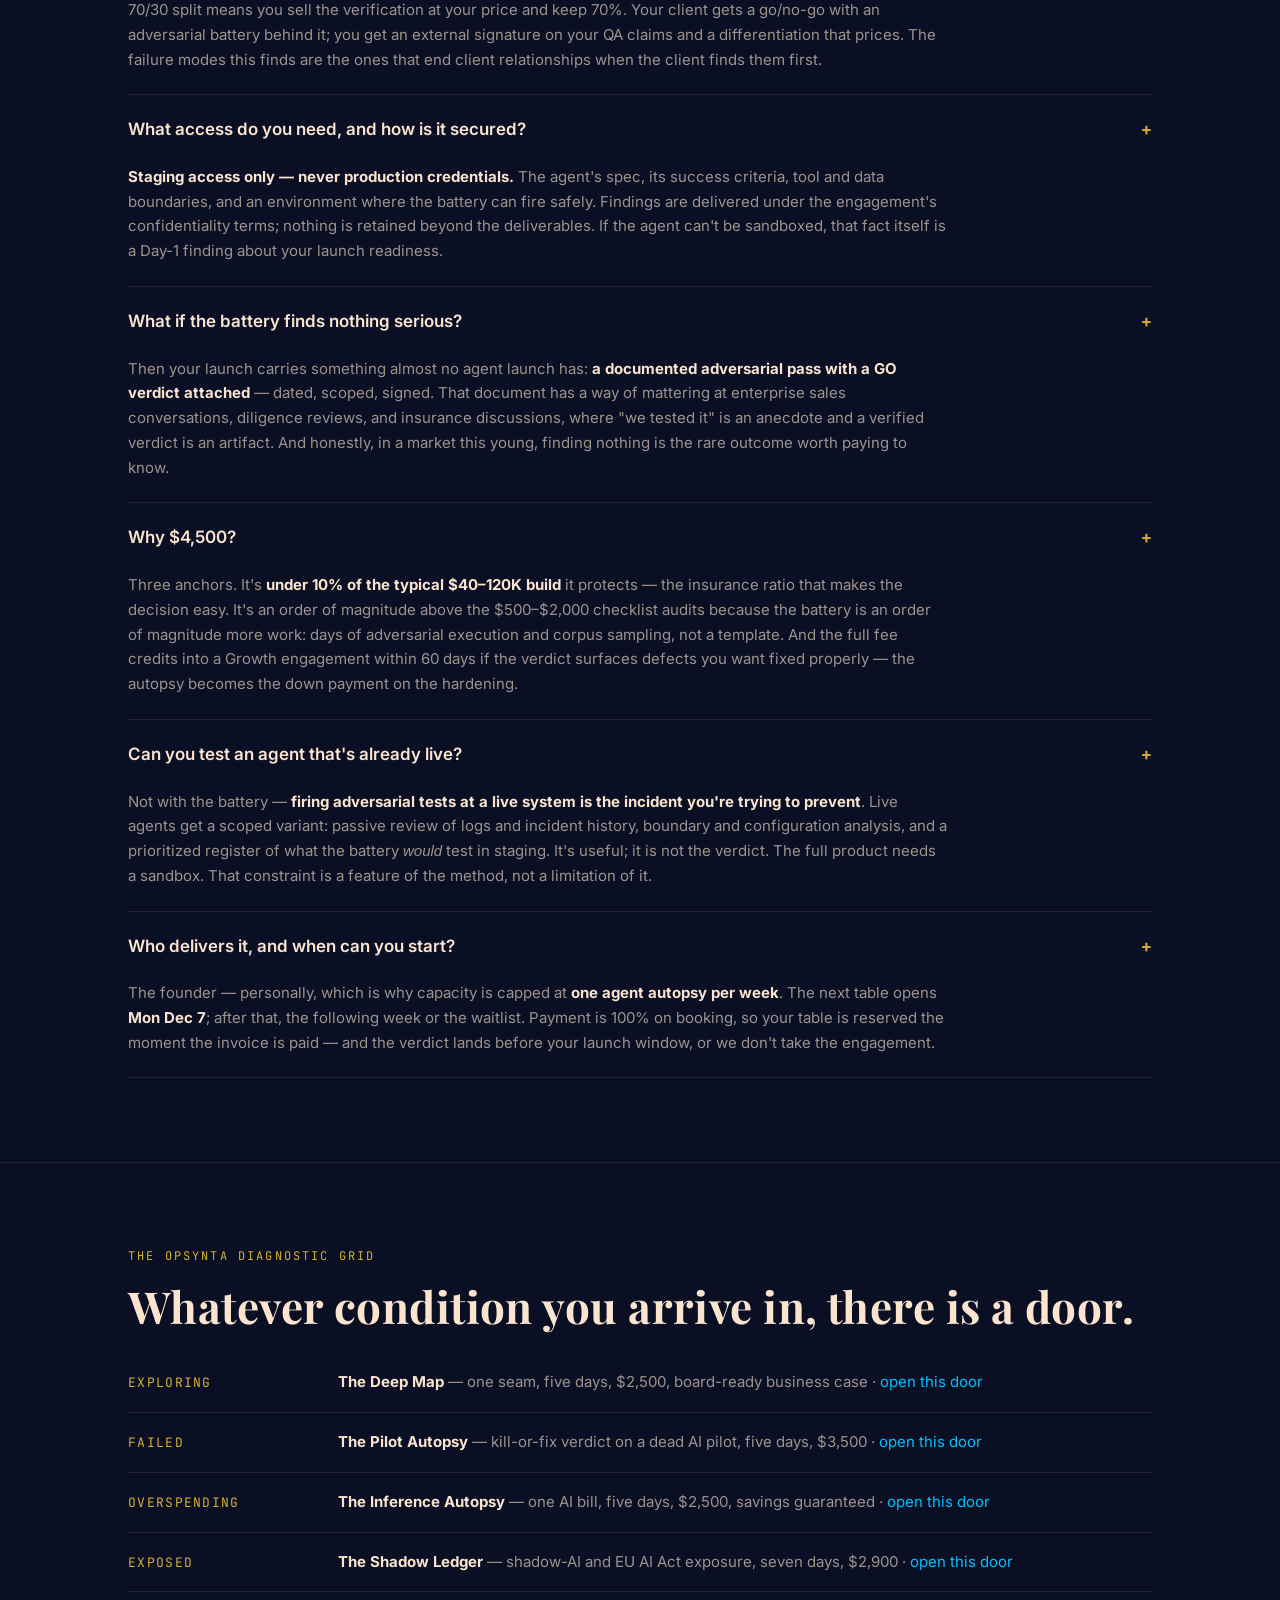
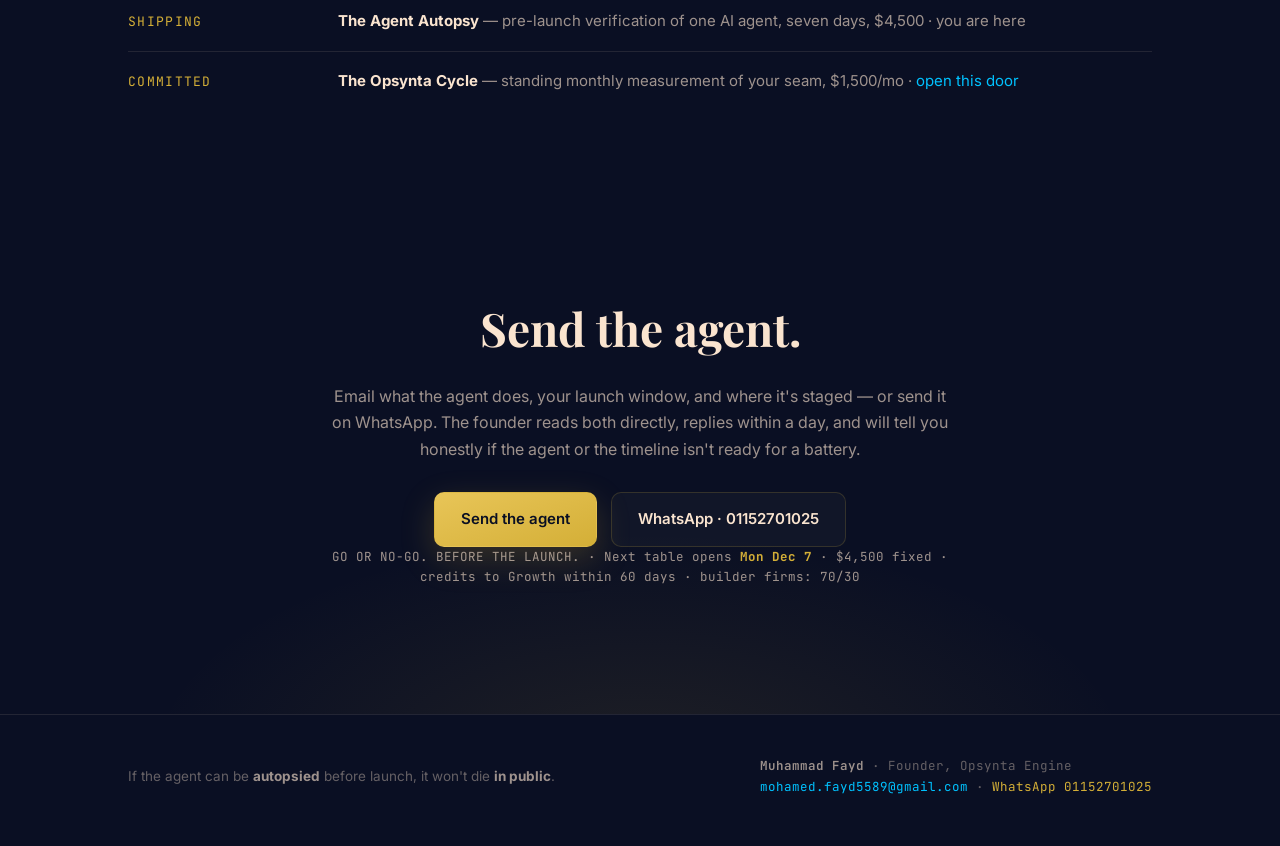
==== commit c9a76f50: "Deploy the six-door Diagnostic Grid (Patches A-D): kit offer pages with grid strip + cross-nav, utm." ====
--- a/agent_autopsy.html
+++ b/agent_autopsy.html
@@ -4,14 +4,14 @@
   <meta charset="UTF-8" />
   <meta name="viewport" content="width=device-width, initial-scale=1.0" />
   <title>The Agent Autopsy — Opsynta Engine</title>
-  <meta name="description" content="You're about to ship an AI agent. Make sure it survives contact with production. The Agent Autopsy: seven days, $4,500 fixed, a failure-mode battery and a go/no-go verdict your team can sign." />
+  <meta name="description" content="You're about to ship an AI agent that cost $40K–$120K to build. Who verified it — the team that built it? The Agent Autopsy is the pre-launch verification sprint the market doesn't sell: seven days, $4,500 fixed, a failure-mode battery, a severity-ranked defect register, and a go/no-go verdict." />
   <meta property="og:title" content="The Agent Autopsy — Opsynta Engine" />
-  <meta property="og:description" content="Seven days. $4,500 fixed. A failure-mode battery, accuracy and drift scorecard, and a go/no-go verdict on your AI agent before it ships — the pre-mortem you can't run in-house." />
+  <meta property="og:description" content="Prompt injection, tool misuse, hallucination rate on your actual corpus, refusal behavior, data boundaries — adversarially tested before your launch, not after your incident. Seven days, $4,500 fixed, go/no-go verdict with the launch-blocking defects enumerated." />
   <meta property="og:type" content="website" />
   <link rel="preconnect" href="https://fonts.googleapis.com" />
   <link rel="preconnect" href="https://fonts.gstatic.com" crossorigin />
   <link href="https://fonts.googleapis.com/css2?family=Inter:wght@400;500;600;700;800&family=JetBrains+Mono:wght@400;500;600&family=Playfair+Display:ital,wght@0,400;0,500;0,600;0,700;0,800;0,900;1,400;1,600;1,700&display=swap" rel="stylesheet" />
-  <link rel="icon" type="image/svg+xml" href="data:image/svg+xml,%3Csvg xmlns='http://www.w3.org/2000/svg' viewBox='0 0 64 64'%3E%3Ccircle cx='32' cy='32' r='28' fill='%230A0F23'/%3E%3Ccircle cx='32' cy='32' r='10' fill='%23D4AF37'/%3E%3Cellipse cx='32' cy='32' rx='26' ry='10' fill='none' stroke='%23FAE4CF' stroke-width='2' transform='rotate(30 32 32)'/%3E%3C/svg%3E" />
+  <link rel="icon" type="image/svg+xml" href="data:image/svg+xml,%3Csvg xmlns='http://www.w3.org/2000/svg' viewBox='0 0 64 64'%3E%3Ccircle cx='32' cy='32' r='28' fill='%230A0F23'/%3E%3Ccircle cx='32' cy='32' r='10' fill='%2300C2FF'/%3E%3Cpath d='M24 44 L32 14 L40 44 M27 34 L37 34' fill='none' stroke='%23D4AF37' stroke-width='2.5'/%3E%3C/svg%3E" />
   <style>
     /* ============ DUSK ATLAS — self-contained (no stylesheet dependency) ============ */
     :root {
@@ -108,7 +108,7 @@
     .price-anchor .mono { color: var(--cyan); font-size: 12px; letter-spacing: .12em; text-transform: uppercase; display: block; margin-bottom: 8px; }
     .price-anchor strong { color: var(--peach); }
 
-    /* ---------- listing rows ---------- */
+    /* ---------- probes ---------- */
     .vert-row { display: grid; grid-template-columns: 190px 1fr; gap: 20px; padding: 17px 0; border-bottom: 1px solid var(--line-soft); align-items: baseline; }
     .vert-row:last-child { border-bottom: none; }
     .vert-name { font-family: var(--mono); font-size: 13px; color: var(--gold); letter-spacing: .1em; text-transform: uppercase; }
@@ -173,8 +173,8 @@
       <nav class="dm-nav" aria-label="Agent Autopsy">
         <a href="autopsy.html">The Process Autopsy</a>
         <a href="deepmap.html">The Deep Map</a>
-        <a href="pilot_autopsy.html">The Pilot Autopsy</a>
         <a href="agent_autopsy.html" class="active">The Agent Autopsy</a>
+        <a href="agent_autopsy.html#grid">The Grid</a>
         <a href="index.html#pricing">Pricing</a>
       </nav>
     </div>
@@ -187,44 +187,43 @@
       <div class="container">
         <p class="eyebrow">
           <span class="pill">Opsynta · The Agent Autopsy</span>
-          <span class="pill pill-meta">7 working days · pre-ship</span>
+          <span class="pill pill-meta">7 working days · one agent</span>
           <span class="pill pill-meta">$4,500 fixed</span>
         </p>
-        <h1 class="hero-title">You're about to ship an agent.<br /><em>Let's shoot it first.</em></h1>
-        <p class="lead">The pre-flight checklist is $500. The build behind it was <strong>$40,000–$120,000</strong>. Everything between those two numbers — the failure modes that only show under real conditions, the drift you can't see on a happy path, the verdict on whether it should ship at all — is the gap this autopsy exists to close. In seven days your agent runs a <strong>failure-mode battery</strong>, gets an <strong>accuracy and drift scorecard</strong>, and receives a <strong>go / no-go verdict with a severity-ranked defect register</strong> your team can actually fix against.</p>
+        <h1 class="hero-title">You're about to ship an agent.<br /><em>Who verified it — the team that built it?</em></h1>
+        <p class="lead">The build cost $40,000–$120,000. The market that verifies it currently sells $500–$2,000 checklist audits — templates a model could fill in. Nobody is running an adversarial failure-mode battery against your agent before it meets your customers. The Agent Autopsy is that missing product: seven working days, one agent in staging, dissected across <strong>prompt injection, tool misuse, hallucination rate on your actual corpus, refusal and escalation behavior, and data boundaries</strong> — returning a severity-ranked defect register and a <strong>go/no-go verdict</strong>, priced below 10% of the build it protects.</p>
         <p class="score-line mono" id="scoreLine"></p>
         <div class="hero-cta">
-          <a class="btn btn-gold" href="mailto:mohamed.fayd5589@gmail.com?subject=Agent%20Autopsy%20%E2%80%94%20pre-ship&body=Hi%20Muhammad%2C%0A%0AWe%27re%20about%20to%20ship%20an%20agent%20and%20want%20it%20autopsied%20first.%0A%0AAgent%20%2F%20build%3A%20%20%20%20%20%20%20%20%20%20%20%20what%20does%20it%20do%3A%0ABuild%20cost%3A%0AShip%20date%20target%3A%0ABuild%20partner%20%28if%20any%29%3A%0A%0A%E2%80%94%20%5Bname%5D">Flight-test the agent</a>
+          <a class="btn btn-gold" href="mailto:mohamed.fayd5589@gmail.com?subject=Agent%20Autopsy%20%E2%80%94%20the%20launch&body=Hi%20Muhammad%2C%0A%0AHere%27s%20the%20agent%3A%0A%0ACompany%20%2F%20team%3A%0AWhat%20the%20agent%20does%20%28its%20job%29%3A%0ALaunch%20window%3A%0AStaging%20access%20%2F%20who%20built%20it%3A%0A%0A%E2%80%94%20%5Bname%5D">Send the agent</a>
           <a class="btn btn-outline" href="https://wa.me/201152701025" target="_blank" rel="noopener">WhatsApp · 01152701025</a>
         </div>
-        <p class="hero-capacity">Two autopsies per week. Next table opens <b id="nextSlot">Monday</b>. If you want to keep us for the build, partner lanes 70/30 from your contract — not from your margin.</p>
+        <p class="hero-capacity">One autopsy per week. Next table opens <b id="nextSlot">Monday</b>. GO or NO-GO, in writing, with the launch-blocking defects enumerated — before the launch, not after the incident.</p>
       </div>
     </section>
 
     <!-- ============ THE QUESTION ============ -->
     <section class="section" id="question">
       <div class="container">
-        <p class="section-tag">A market sized, and nobody serving it</p>
-        <h2 class="display">Verification is about to be a billion-dollar market. Nobody built the product.</h2>
-        <p class="lead body-copy" style="margin-bottom: 8px;">The agent-evaluation market is growing into the hundreds of millions and its buyers are teams that have never shipped an agent before. What those builders are offered today is a choice between checklists that cost less than lunch and full QA-teams-for-hire that cost more than the build. There is no boutique that verifies one agent, in a week, for a price under 10% of the build. That is this product.</p>
+        <p class="section-tag">The question your launch review won't ask</p>
+        <h2 class="display">"It works in the demo. What does it do under attack?"</h2>
+        <p class="lead body-copy" style="margin-bottom: 8px;">Your builders tested that the agent <strong>works</strong> — happy paths, acceptance criteria, the demo script. Nobody systematically tested where it <strong>breaks</strong>: what a crafted prompt convinces it to do, which tool it misuses when confused, how often it hallucinates on your real corpus, what it leaks across data boundaries, whether it escalates or improvises when it should refuse. The agent audit market is real and growing — the current supply just isn't adversarial.</p>
         <div class="stats-band">
           <div class="stat-card">
-            <p class="stat-number">$0.4–0.6B</p>
-            <p class="stat-label">current size of the agent-evaluation market, the fastest-growing segment of AI tooling — growing with every agent shipped without a verification practice</p>
-            <p class="stat-src">Fact.MR agent QA market data, 2026</p>
+            <p class="stat-number">$0.4B → $0.6B</p>
+            <p class="stat-label">the AI agent audit and assurance market, 2025 to 2026 — verification demand is growing faster than the agents it watches; almost none of it serves pre-launch</p>
+            <p class="stat-src">Fact.MR, Jun 2026</p>
           </div>
           <div class="stat-card">
             <p class="stat-number">$40–120K</p>
-            <p class="stat-label">is what a serious agent build costs before it meets production — one defect that survives to production spends the verification budget several times over</p>
-            <p class="stat-src">agent build engagements, 2025–26</p>
+            <p class="stat-label">the typical cost of the agent build itself — the asset this autopsy protects. Verification below 10% of build cost is the cheapest insurance in the market</p>
+            <p class="stat-src">industry build-cost guides, 2026</p>
           </div>
           <div class="stat-card">
-            <p class="stat-number">$500–2K</p>
-            <p class="stat-label">is what the "verification" currently on offer costs: a vendor-issued checklist run against happy paths — not this agent, not this workflow, not this data</p>
-            <p class="stat-src">current pre-ship verification offers, 2026</p>
-          </div>
-        </div>
-        <p class="lead body-copy" style="margin-top: 26px;">The number that matters isn't the market size — it's the ratio. A build worth <strong>$40K–$120K</strong> defended by a <strong>$500–$2,000</strong> checklist has priced the risk at 2%. This autopsy prices it at what the risk is actually worth, and stays under 10% of what the build cost.</p>
+            <p class="stat-number">$500–$2K</p>
+            <p class="stat-label">what today's pre-implementation "audits" cost — checklist-level reviews, no adversarial battery, no corpus-grounded hallucination sampling, no go/no-go</p>
+            <p class="stat-src">current verification supply, 2026</p>
+          </div>
+        </div>
       </div>
     </section>
 
@@ -232,28 +231,58 @@
     <section class="section" id="deliverables">
       <div class="container">
         <p class="section-tag">What comes back on Day 7</p>
-        <h2 class="display">A verdict — and the path to fix it.</h2>
-        <p class="lead body-copy" style="margin-bottom: 30px;">Four artifacts. One signed verdict. The register is written so your engineers can prioritize against it before we're out of the readout.</p>
+        <h2 class="display">A verdict, not a QA report.</h2>
+        <p class="lead body-copy" style="margin-bottom: 30px;">Four artifacts. One agent. Written for the decision the whole sprint exists to serve: <strong>ship it, or don't</strong> — with the evidence either way.</p>
         <div class="grid-2">
           <div class="deliv-card">
             <p class="deliv-num">01 · THE FAILURE-MODE BATTERY</p>
-            <h3>Shot against what can kill it</h3>
-            <p>A battery built from this agent's own workflow, model, and data — hallucinations under pressure, tool-call loops, citation drift, silent rollback, prompt-injection shape, context poisoning. <strong>Not a demo run: an adversarial flight test.</strong></p>
+            <h3>Where it breaks, on record</h3>
+            <p>Adversarial and failure-mode testing across five fronts — <strong>prompt injection, tool misuse, hallucination rate on the agent's actual corpus, refusal and escalation behavior, data-boundary probes</strong>. Each test documented: the input, the behavior, the severity. Your builders can challenge any finding and re-run any test — that's the point.</p>
           </div>
           <div class="deliv-card">
             <p class="deliv-num">02 · THE SCORECARD</p>
-            <h3>Accuracy, and its drift</h3>
-            <p>Per-task accuracy scored against your own ground truth, with a <strong>drift read</strong> across inputs and over session length — where the agent quietly degrades before it fails.</p>
+            <h3>Accuracy and drift, your criteria</h3>
+            <p>Corpus-grounded accuracy sampling against <strong>the agent's own success criteria</strong> — the numbers your team defined, measured instead of assumed — plus drift indicators across inputs and time, so the score is a baseline, not a snapshot disguised as one.</p>
           </div>
           <div class="deliv-card">
             <p class="deliv-num">03 · THE DEFECT REGISTER</p>
-            <h3>Severity-ranked, engineer-ready</h3>
-            <p>Every defect found, ranked by severity and ship-blocking impact, with reproduction steps and the fix direction. <strong>Prioritization is done — the list orders itself.</strong></p>
+            <h3>Severity-ranked, launch-sorted</h3>
+            <p>Every finding ranked and sorted into <strong>launch-blocking versus acceptable-risk</strong>, each with a reproduction path and an estimated fix surface. The register is the artifact your engineering team argues with for a week — productively, before launch instead of after an incident.</p>
           </div>
           <div class="deliv-card">
-            <p class="deliv-num">04 · VERDICT + PROTOCOL</p>
-            <h3>Go, no-go, or conditional</h3>
-            <p>The signed verdict, plus the <strong>regression protocol</strong> your team can rerun after every fix and every release — so verification doesn't end the day we leave.</p>
+            <p class="deliv-num">04 · THE GO/NO-GO VERDICT</p>
+            <h3>One line, plus the retest plan</h3>
+            <p>The verdict rendered against the register: <strong>GO</strong> — with the acceptable-risk list attached — or <strong>NO-GO</strong>, with the blocking defects enumerated and a regression protocol so the retest is a procedure, not a debate. No live-system warranties; the verdict is scoped to the tested build and test date, in writing.</p>
+          </div>
+        </div>
+      </div>
+    </section>
+
+    <!-- ============ FIVE PROBES ============ -->
+    <section class="section" id="probes">
+      <div class="container">
+        <p class="section-tag">Every unverified agent carries all five risks</p>
+        <h2 class="display">The battery fires all five.</h2>
+        <div style="margin-top: 22px;">
+          <div class="vert-row">
+            <p class="vert-name">Injection</p>
+            <p class="vert-seam"><strong>Crafted prompts that hijack the plan.</strong> "Ignore previous instructions" is the toy version; the battery runs structured injection against your agent's actual tool access — what it can be convinced to do, and with what authority.</p>
+          </div>
+          <div class="vert-row">
+            <p class="vert-name">Tool misuse</p>
+            <p class="vert-seam"><strong>Wrong tool, wrong arguments, wrong moment.</strong> Confused agents call the refund endpoint instead of the lookup, pass unvalidated input downstream, retry without limits. Each misuse path is found, documented, and priced by severity.</p>
+          </div>
+          <div class="vert-row">
+            <p class="vert-name">Hallucination</p>
+            <p class="vert-seam"><strong>Measured on your corpus, not a benchmark.</strong> The rate that matters is against your actual documents and products — sampled, scored, and reported with confidence intervals instead of vendor-benchmark folklore.</p>
+          </div>
+          <div class="vert-row">
+            <p class="vert-name">Refusal</p>
+            <p class="vert-seam"><strong>What it does when it shouldn't act.</strong> Edge cases, ambiguous instructions, out-of-scope requests: does the agent escalate to a human, or improvise? Improvisation at the boundary is where public incidents come from.</p>
+          </div>
+          <div class="vert-row">
+            <p class="vert-name">Boundaries</p>
+            <p class="vert-seam"><strong>Data it was never supposed to touch.</strong> Cross-tenant leakage, context poisoning between sessions, sensitive fields reaching logs or third-party calls — probed deliberately, because finding it accidentally is the alternative.</p>
           </div>
         </div>
       </div>
@@ -263,34 +292,41 @@
     <section class="section" id="process">
       <div class="container">
         <p class="section-tag">The seven working days</p>
-        <h2 class="display">Seven days. Purpose-built, not templated.</h2>
+        <h2 class="display">Seven days. About four hours of your team's time.</h2>
         <div style="margin-top: 26px;">
           <div class="day-row">
             <p class="day-tag">DAY 01</p>
             <div class="day-body">
-              <h4>Agent anatomy</h4>
-              <p>The workflow, the tools, the model, the data it touches, the ground truth it's judged against — and one hard interview with the engineer who built it, to learn where it already hurts.</p>
+              <h4>Intake — the specimen arrives</h4>
+              <p>The agent spec, its success criteria as your team wrote them, tool and data boundaries, staging access, and one interview with the builders. The gap between "what it's supposed to do" and "what it was built to do" is where the battery aims first.</p>
             </div>
           </div>
           <div class="day-row">
             <p class="day-tag">DAYS 02–04</p>
             <div class="day-body">
-              <h4>The battery runs</h4>
-              <p>The failure-mode battery executes against this agent's own conditions: adversarial inputs, tool chaos, session length, drift probes. Failures get captured, not smoothed over.</p>
+              <h4>Battery execution</h4>
+              <p>The five fronts, fired in structured order: failure-mode tests, corpus-grounded accuracy sampling, injection and boundary probes. Every test logged — input, behavior, severity — so every finding is reproducible and challengeable by your engineers.</p>
             </div>
           </div>
           <div class="day-row">
-            <p class="day-tag">DAYS 05–06</p>
+            <p class="day-tag">DAY 05</p>
             <div class="day-body">
-              <h4>Scoring the register</h4>
-              <p>Every finding scored for accuracy impact and ship-blocking severity, with reproduction steps and fix direction. The verdict builds itself from the evidence on the table.</p>
+              <h4>Scorecard and defect enumeration</h4>
+              <p>Accuracy and drift results against your own success criteria; findings ranked by severity and sorted into launch-blocking versus acceptable-risk, each with a reproduction path and estimated fix surface.</p>
+            </div>
+          </div>
+          <div class="day-row">
+            <p class="day-tag">DAY 06</p>
+            <div class="day-body">
+              <h4>Regression register and retest protocol</h4>
+              <p>The defects documented as regression cases — so the fix-verify cycle is a procedure your team runs without me — plus the retest protocol that governs whether a NO-GO converts to a GO after repairs.</p>
             </div>
           </div>
           <div class="day-row">
             <p class="day-tag">DAY 07</p>
             <div class="day-body">
               <h4>Verdict and readout</h4>
-              <p>A 60-minute readout: the verdict, the scorecard, the register, and the regression protocol. If the verdict is conditional, your engineers leave the room with a ranked fix list.</p>
+              <p>A 60-minute recorded readout: the verdict, the register, the scorecard — and, only if defects found it and you want it, the engineering bridge where fixes route into a Growth engagement. The verdict is rendered before the bridge is discussed. Contractually.</p>
             </div>
           </div>
         </div>
@@ -300,21 +336,21 @@
     <!-- ============ PRICING ============ -->
     <section class="section" id="price">
       <div class="container">
-        <p class="section-tag">One price · one page · one approver</p>
-        <h2 class="display">$4,500. Fixed. Under 10% of the build.</h2>
+        <p class="section-tag">One price · one agent · one verdict</p>
+        <h2 class="display">$4,500. Fixed. GO or NO-GO.</h2>
         <div class="price-panel">
           <p class="price-figure">$4,500 <span>fixed · 7 working days</span></p>
           <div class="price-cols">
             <ul class="price-notes">
-              <li><strong>The ratio is the point:</strong> under 10% of a typical build, against a risk the checklist prices at 2%. The verdict is written to be more valuable than either number.</li>
-              <li><strong>If the verdict is GO and you start Growth within 60 days, the full $4,500 is credited to it.</strong> Verification becomes the first payment on the governed production platform.</li>
-              <li><strong>The regression protocol stays with your team</strong> — every fix and every release after us reruns against the same battery, no vendor lock-in.</li>
-              <li><strong>Two autopsies per week, maximum.</strong> The founder performs every one. If your ship date can't survive the verdict, you want it to have been signed by the person who runs the battery.</li>
-              <li>100% prepaid. Your table is reserved the moment the invoice is paid.</li>
+              <li><strong>Priced below 10% of the $40K–$120K build it protects</strong> — the cheapest insurance in a verification market that currently sells checklists. If the build cost less than $50K all-in, we should talk before you book; the ratio has to make sense for you.</li>
+              <li><strong>If the verdict surfaces launch-blocking defects and you start a Growth engagement ($4,000) within 60 days, the full $4,500 is credited to it</strong> — the autopsy becomes the first payment on the hardening.</li>
+              <li><strong>The verdict is scoped to the tested build and test date; no live-system warranties.</strong> The regression protocol ships with every verdict so re-verification after fixes is a procedure, not a dispute.</li>
+              <li><strong>Builder firms and dev shops: the 70/30 partner split applies.</strong> Sell independent verification into your client work at your price; Opsynta delivers the battery. Your QA claims stop being claims.</li>
+              <li>100% prepaid. One agent autopsy per week, maximum. Your table is reserved the moment the invoice is paid.</li>
             </ul>
             <aside class="price-anchor">
               <span class="mono">The alternative</span>
-              The checklist: <strong>$500–$2,000</strong>, happy-path-only, vendor-issued, and worth exactly what it costs. The QA-firm hire: more than the build. Or ship it, and let production run its own battery at <strong>1,000× the price per finding</strong>. This is the only boutique verification priced for one agent, in a week, under 10% of the build.
+              The unverified launch: the agent works in the demo, meets your customers, and <strong>meets its first crafted prompt in production</strong> — where the incident costs the $40–120K build, the client relationship, and the internal credibility for every future agent. The current "audit" supply at <strong>$500–$2,000 is checklist-level</strong>: no adversarial battery, no corpus sampling, no verdict you can hold in your hand. This is the product that fills that gap before it fills a postmortem.
             </aside>
           </div>
         </div>
@@ -325,8 +361,8 @@
     <section class="section" id="founder">
       <div class="container">
         <div class="founder-note">
-          <p>The build side of agents became a real industry before the verify side did — a market gap visible in every launch post, every "we fired the agent in week two" thread, and the fact that buyers still receive checklists. I build the map-and-govern machinery that verification plugs into, so I know exactly where the blowups live.</p>
-          <p>That's why this ship pre-ship, adversarially, at a price the build can absorb. A no-go on Day 7 is a cheap decision; a no-go in production is the one that made the news. Builders who want me on the build side take the partner lane, 70/30 from the contract — never from their margin.</p>
+          <p>Every agent builder I meet says the same sentence: "we tested it." What they mean is happy paths — the demo script, the acceptance checklist, the cases the team thought of. The graveyard is in the other set: the cases nobody thought of, found by someone whose job is to think of them adversarially.</p>
+          <p>So this is the adversarial set, run by me personally, on your agent, in staging, before it ships. The verdict — GO or NO-GO — is mine to sign, and the NO-GO path is a delivered product, not a failed engagement: you get the blocking defects, the reproduction paths, and the retest protocol. The market sizes agent assurance at $600 million and growing, and almost none of it sits in front of the launch. It sits behind the incident. The refusal is the credential.</p>
           <p class="founder-sig">MUHAMMAD FAYD · FOUNDER, OPSYNTA ENGINE</p>
         </div>
       </div>
@@ -335,29 +371,75 @@
     <!-- ============ FAQ ============ -->
     <section class="section" id="faq">
       <div class="container">
-        <p class="section-tag">Before you flight-test</p>
-        <h2 class="display">Asked on every call.</h2>
+        <p class="section-tag">Questions you should ask</p>
+        <h2 class="display">Straight answers.</h2>
+        <div style="margin-top: 24px;">
+          <div class="faq-item">
+            <summary>Our team already QA'd it. Isn't this duplicative?</summary>
+            <p class="faq-a">Your builders tested that it <strong>works</strong> — that's their job, and the happy paths need to pass. The battery tests where it <strong>breaks</strong>: injection, misuse, hallucination on your corpus, boundary leakage. Builders systematically under-test their own failure surface — not from negligence, but because you can't adversarially attack the thing you're rooting for. That's why the verdict comes from outside the build team. Independent verification isn't an insult to your QA; it's the thing that makes your QA claims credible.</p>
+          </div>
+          <div class="faq-item">
+            <summary>What if the verdict is NO-GO?</summary>
+            <p class="faq-a">Then you just made the most valuable decision of the launch cycle: <strong>not shipping the public failure</strong>. The NO-GO deliverable is complete — the launch-blocking defects enumerated with reproduction paths, the regression register, the retest protocol that converts a fixed agent into a GO. The alternative timeline is the same defects discovered by a customer, an attacker, or the press. The verdict is scoped and honest; the refusal is the product.</p>
+          </div>
+          <div class="faq-item">
+            <summary>We're a dev shop that builds agents for clients. Why would we pay for this?</summary>
+            <p class="faq-a">Because <strong>"independently verified before launch" is a line your competitors can't put in a proposal</strong> — and the 70/30 split means you sell the verification at your price and keep 70%. Your client gets a go/no-go with an adversarial battery behind it; you get an external signature on your QA claims and a differentiation that prices. The failure modes this finds are the ones that end client relationships when the client finds them first.</p>
+          </div>
+          <div class="faq-item">
+            <summary>What access do you need, and how is it secured?</summary>
+            <p class="faq-a"><strong>Staging access only — never production credentials.</strong> The agent's spec, its success criteria, tool and data boundaries, and an environment where the battery can fire safely. Findings are delivered under the engagement's confidentiality terms; nothing is retained beyond the deliverables. If the agent can't be sandboxed, that fact itself is a Day-1 finding about your launch readiness.</p>
+          </div>
+          <div class="faq-item">
+            <summary>What if the battery finds nothing serious?</summary>
+            <p class="faq-a">Then your launch carries something almost no agent launch has: <strong>a documented adversarial pass with a GO verdict attached</strong> — dated, scoped, signed. That document has a way of mattering at enterprise sales conversations, diligence reviews, and insurance discussions, where "we tested it" is an anecdote and a verified verdict is an artifact. And honestly, in a market this young, finding nothing is the rare outcome worth paying to know.</p>
+          </div>
+          <div class="faq-item">
+            <summary>Why $4,500?</summary>
+            <p class="faq-a">Three anchors. It's <strong>under 10% of the typical $40–120K build</strong> it protects — the insurance ratio that makes the decision easy. It's an order of magnitude above the $500–$2,000 checklist audits because the battery is an order of magnitude more work: days of adversarial execution and corpus sampling, not a template. And the full fee credits into a Growth engagement within 60 days if the verdict surfaces defects you want fixed properly — the autopsy becomes the down payment on the hardening.</p>
+          </div>
+          <div class="faq-item">
+            <summary>Can you test an agent that's already live?</summary>
+            <p class="faq-a">Not with the battery — <strong>firing adversarial tests at a live system is the incident you're trying to prevent</strong>. Live agents get a scoped variant: passive review of logs and incident history, boundary and configuration analysis, and a prioritized register of what the battery <em>would</em> test in staging. It's useful; it is not the verdict. The full product needs a sandbox. That constraint is a feature of the method, not a limitation of it.</p>
+          </div>
+          <div class="faq-item">
+            <summary>Who delivers it, and when can you start?</summary>
+            <p class="faq-a">The founder — personally, which is why capacity is capped at <strong>one agent autopsy per week</strong>. The next table opens <strong id="faqSlot">Monday</strong>; after that, the following week or the waitlist. Payment is 100% on booking, so your table is reserved the moment the invoice is paid — and the verdict lands before your launch window, or we don't take the engagement.</p>
+          </div>
+        </div>
+      </div>
+    </section>
+
+    <!-- ============ DIAGNOSTIC GRID ============ -->
+    <section class="section" id="grid">
+      <div class="container">
+        <p class="section-tag">The Opsynta diagnostic grid</p>
+        <h2 class="display">Whatever condition you arrive in, there is a door.</h2>
         <div style="margin-top: 22px;">
-          <details class="faq-item">
-            <summary>Is the battery generic or built for our agent?</summary>
-            <p class="faq-a">Built for your agent. Day 1 is anatomy — the workflow, tools, model, and data that define what "failure" even means here. The battery then tests against this agent's own failure modes, never a template of someone else's happy path.</p>
-          </details>
-          <details class="faq-item">
-            <summary>What does the verdict actually mean for our ship date?</summary>
-            <p class="faq-a">Three verdicts, three outcomes: GO (ship, aware of the register), NO-GO (don't ship — and here's why, in ranked order), or CONDITIONAL (ship after the register items are fixed, and the protocol is how you prove it). The card costs a week; the wrong version of each costs a quarter.</p>
-          </details>
-          <details class="faq-item">
-            <summary>Does "drift" mean you'll need production telemetry?</summary>
-            <p class="faq-a">The drift read measures accuracy degradation across inputs and session length — we induce it in the battery rather than waiting for production to report it. The regression protocol you keep includes the instrumentation hooks your team should add for live, but the autopsy itself runs pre-ship.</p>
-          </details>
-          <details class="faq-item">
-            <summary>How does the 70/30 partner lane work?</summary>
-            <p class="faq-a">For agent-building firms that route a client's agent through the autopsy: 70% of the autopsy fee goes to the partner who holds the client contract, 30% to Opsynta — we're revenue for the builder, and the verdict gives the builder cover in both directions. Only if the partner wants Opsynta on the build itself does that become a separate agreement.</p>
-          </details>
-          <details class="faq-item">
-            <summary>What access do you need to the agent?</summary>
-            <p class="faq-a">The build itself — the workflow definition, tool contracts, model, and a judgment set to score against. We don't ship your code anywhere or connect to production. The battery runs in our environment against your agent's own conditions and stays entirely within the engagement.</p>
-          </details>
+          <div class="vert-row">
+            <p class="vert-name">Exploring</p>
+            <p class="vert-seam"><strong>The Deep Map</strong> — one seam, five days, $2,500, board-ready business case · <a href="deepmap.html">open this door</a></p>
+          </div>
+          <div class="vert-row">
+            <p class="vert-name">Failed</p>
+            <p class="vert-seam"><strong>The Pilot Autopsy</strong> — kill-or-fix verdict on a dead AI pilot, five days, $3,500 · <a href="pilot_autopsy.html">open this door</a></p>
+          </div>
+          <div class="vert-row">
+            <p class="vert-name">Overspending</p>
+            <p class="vert-seam"><strong>The Inference Autopsy</strong> — one AI bill, five days, $2,500, savings guaranteed · <a href="inference_autopsy.html">open this door</a></p>
+          </div>
+          <div class="vert-row">
+            <p class="vert-name">Exposed</p>
+            <p class="vert-seam"><strong>The Shadow Ledger</strong> — shadow-AI and EU AI Act exposure, seven days, $2,900 · <a href="shadow_ledger.html">open this door</a></p>
+          </div>
+          <div class="vert-row">
+            <p class="vert-name">Shipping</p>
+            <p class="vert-seam"><strong>The Agent Autopsy</strong> — pre-launch verification of one AI agent, seven days, $4,500 · you are here</p>
+          </div>
+          <div class="vert-row">
+            <p class="vert-name">Committed</p>
+            <p class="vert-seam"><strong>The Opsynta Cycle</strong> — standing monthly measurement of your seam, $1,500/mo · <a href="opsynta_cycle.html">open this door</a></p>
+          </div>
         </div>
       </div>
     </section>
@@ -365,13 +447,13 @@
     <!-- ============ FINAL CTA ============ -->
     <section class="final-cta" id="book">
       <div class="container">
-        <h2>Flight-test the agent.</h2>
-        <p>A short email is all it takes — what the agent does, what it cost, and your ship date. The founder reads every submission, replies within a day, and will tell you honestly if the agent doesn't warrant an autopsy.</p>
+        <h2>Send the agent.</h2>
+        <p>Email what the agent does, your launch window, and where it's staged — or send it on WhatsApp. The founder reads both directly, replies within a day, and will tell you honestly if the agent or the timeline isn't ready for a battery.</p>
         <div class="cta-row">
-          <a class="btn btn-gold" href="mailto:mohamed.fayd5589@gmail.com?subject=Agent%20Autopsy%20%E2%80%94%20pre-ship&body=Hi%20Muhammad%2C%0A%0AWe%27re%20about%20to%20ship%20an%20agent%20and%20want%20it%20autopsied%20first.%0A%0AAgent%20%2F%20build%3A%20%20%20%20%20%20%20%20%20%20%20%20what%20does%20it%20do%3A%0ABuild%20cost%3A%0AShip%20date%20target%3A%0ABuild%20partner%20%28if%20any%29%3A%0A%0A%E2%80%94%20%5Bname%5D">Flight-test the agent</a>
+          <a class="btn btn-gold" href="mailto:mohamed.fayd5589@gmail.com?subject=Agent%20Autopsy%20%E2%80%94%20the%20launch&body=Hi%20Muhammad%2C%0A%0AHere%27s%20the%20agent%3A%0A%0ACompany%20%2F%20team%3A%0AWhat%20the%20agent%20does%20%28its%20job%29%3A%0ALaunch%20window%3A%0AStaging%20access%20%2F%20who%20built%20it%3A%0A%0A%E2%80%94%20%5Bname%5D">Send the agent</a>
           <a class="btn btn-outline" href="https://wa.me/201152701025" target="_blank" rel="noopener">WhatsApp · 01152701025</a>
         </div>
-        <p class="slot-line">$4,500 FIXED · VERDICT SIGNED · Next table opens <b id="slotLine">Monday</b> · credits to Growth within 60 days · partner lane 70/30</p>
+        <p class="slot-line">GO OR NO-GO. BEFORE THE LAUNCH. · Next table opens <b id="slotLine">Monday</b> · $4,500 fixed · credits to Growth within 60 days · builder firms: 70/30</p>
       </div>
     </section>
 
@@ -380,7 +462,7 @@
   <!-- ============ FOOTER ============ -->
   <footer class="dm-footer">
     <div class="container">
-      <p class="footer-slogan">Shoot it here, <strong>or in production</strong> — your choice.</p>
+      <p class="footer-slogan">If the agent can be <strong>autopsied</strong> before launch, it won't die <strong>in public</strong>.</p>
       <div class="sig-name">
         <p><span class="peach-strong">Muhammad Fayd</span> · Founder, Opsynta Engine</p>
         <p><a href="mailto:mohamed.fayd5589@gmail.com">mohamed.fayd5589@gmail.com</a> · <a class="gold-tel" href="https://wa.me/201152701025" target="_blank" rel="noopener">WhatsApp 01152701025</a></p>
@@ -390,7 +472,7 @@
 
   <script src="js/utm.js"></script>
   <script>
-    // ---- personalization: forwarded from quiz results / DM links ----
+    // ---- personalization: forwarded from DM links / quiz routing ----
     (function () {
       var q = {};
       try {
@@ -400,13 +482,17 @@
         });
       } catch (e) {}
       var el = document.getElementById('scoreLine');
-      if (el && q.agent) {
-        el.textContent = 'YOUR AGENT: ' + q.agent + ' — the battery runs against it, not around it.';
+      if (el && (q.agent || q.launch)) {
+        var line = 'YOUR AGENT: ';
+        if (q.agent) line += q.agent;
+        if (q.launch) line += (q.agent ? ' · ' : '') + 'launch window: ' + q.launch;
+        line += ' — verify it before it ships.';
+        el.textContent = line;
         el.style.display = 'block';
       }
     })();
 
-    // ---- next opening: the coming Monday (2 slots/week cadence) ----
+    // ---- next opening: the coming Monday (1 slot/week cadence) ----
     (function () {
       function fmt(d) {
         var months = ['Jan','Feb','Mar','Apr','May','Jun','Jul','Aug','Sep','Oct','Nov','Dec'];
@@ -417,11 +503,11 @@
       var add = (day === 1 && now.getHours() < 12) ? 0 : ((8 - day) % 7 || 7);
       var next = new Date(now.getTime() + add * 86400000);
       var label = fmt(next);
-      ['nextSlot', 'slotLine'].forEach(function (id) {
+      ['nextSlot', 'faqSlot', 'slotLine'].forEach(function (id) {
         var el = document.getElementById(id);
         if (el) el.textContent = label;
       });
     })();
   </script>
 </body>
-</html>+</html>
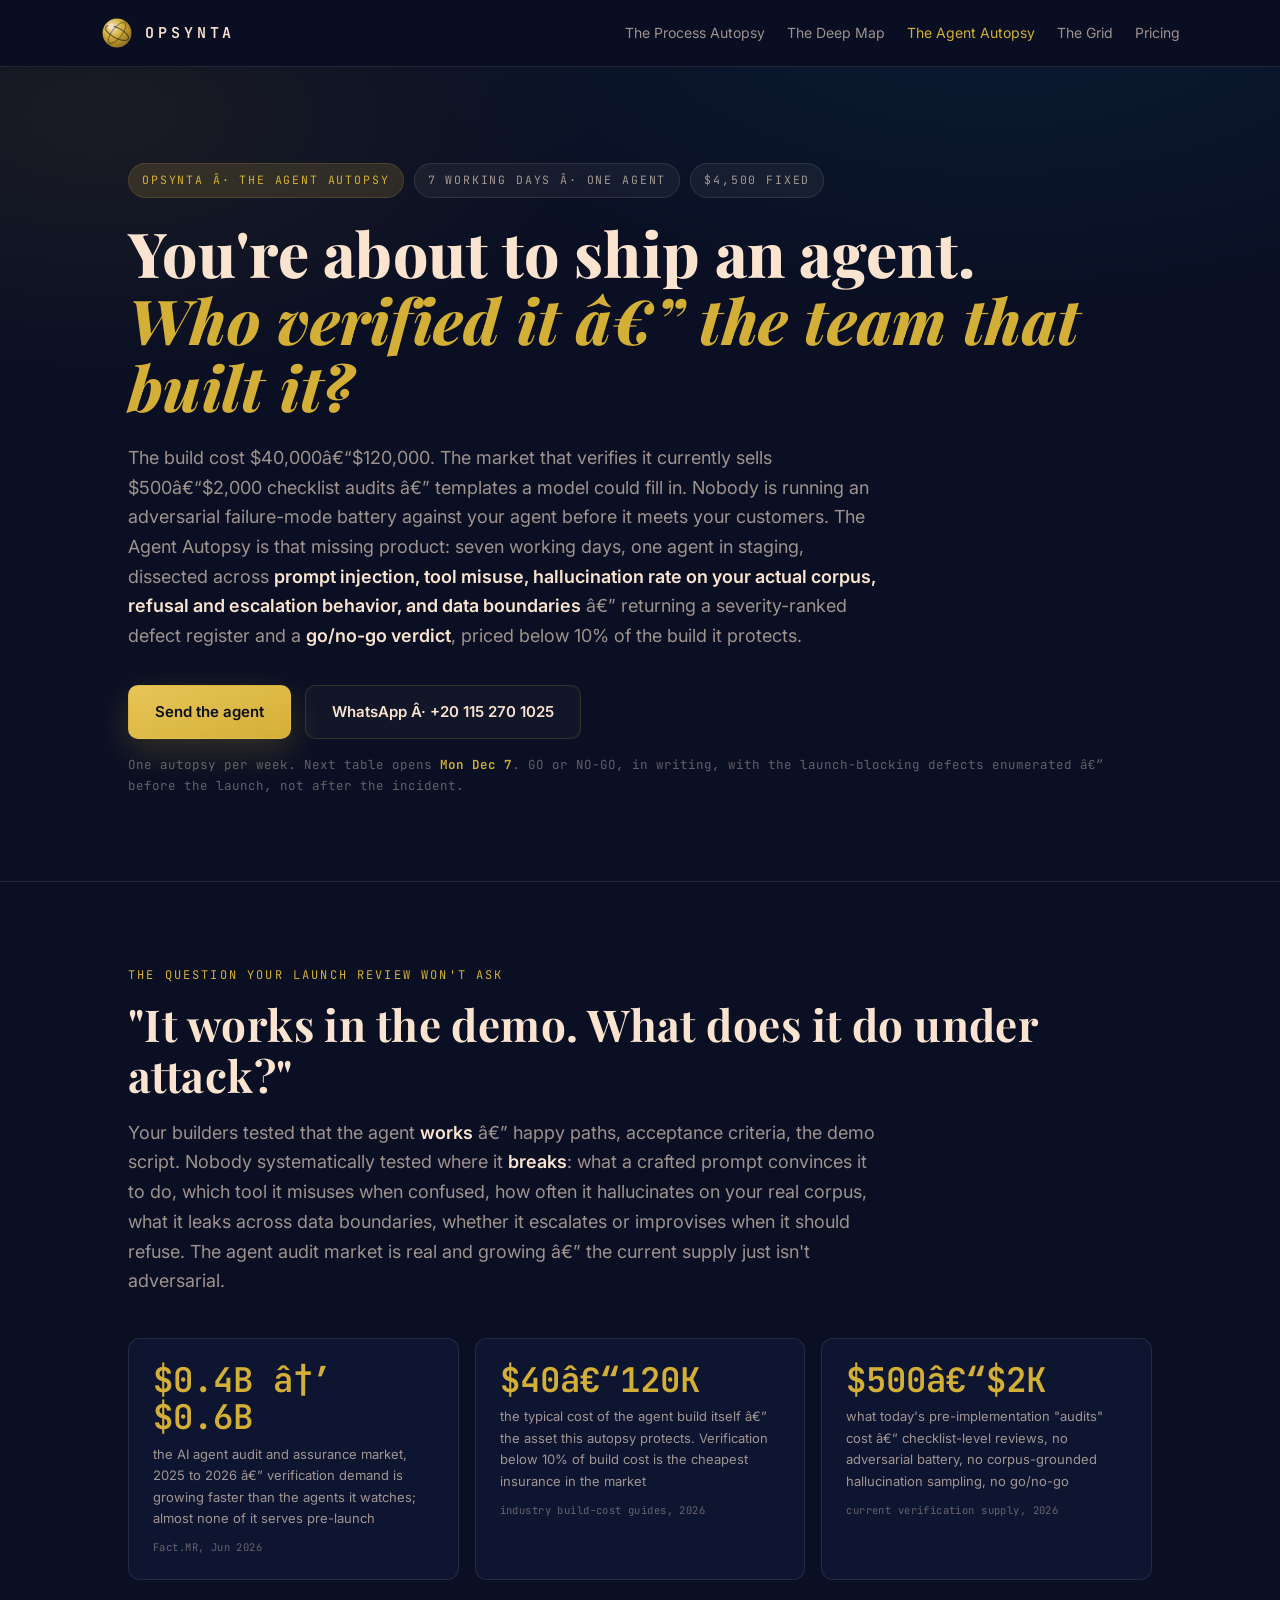
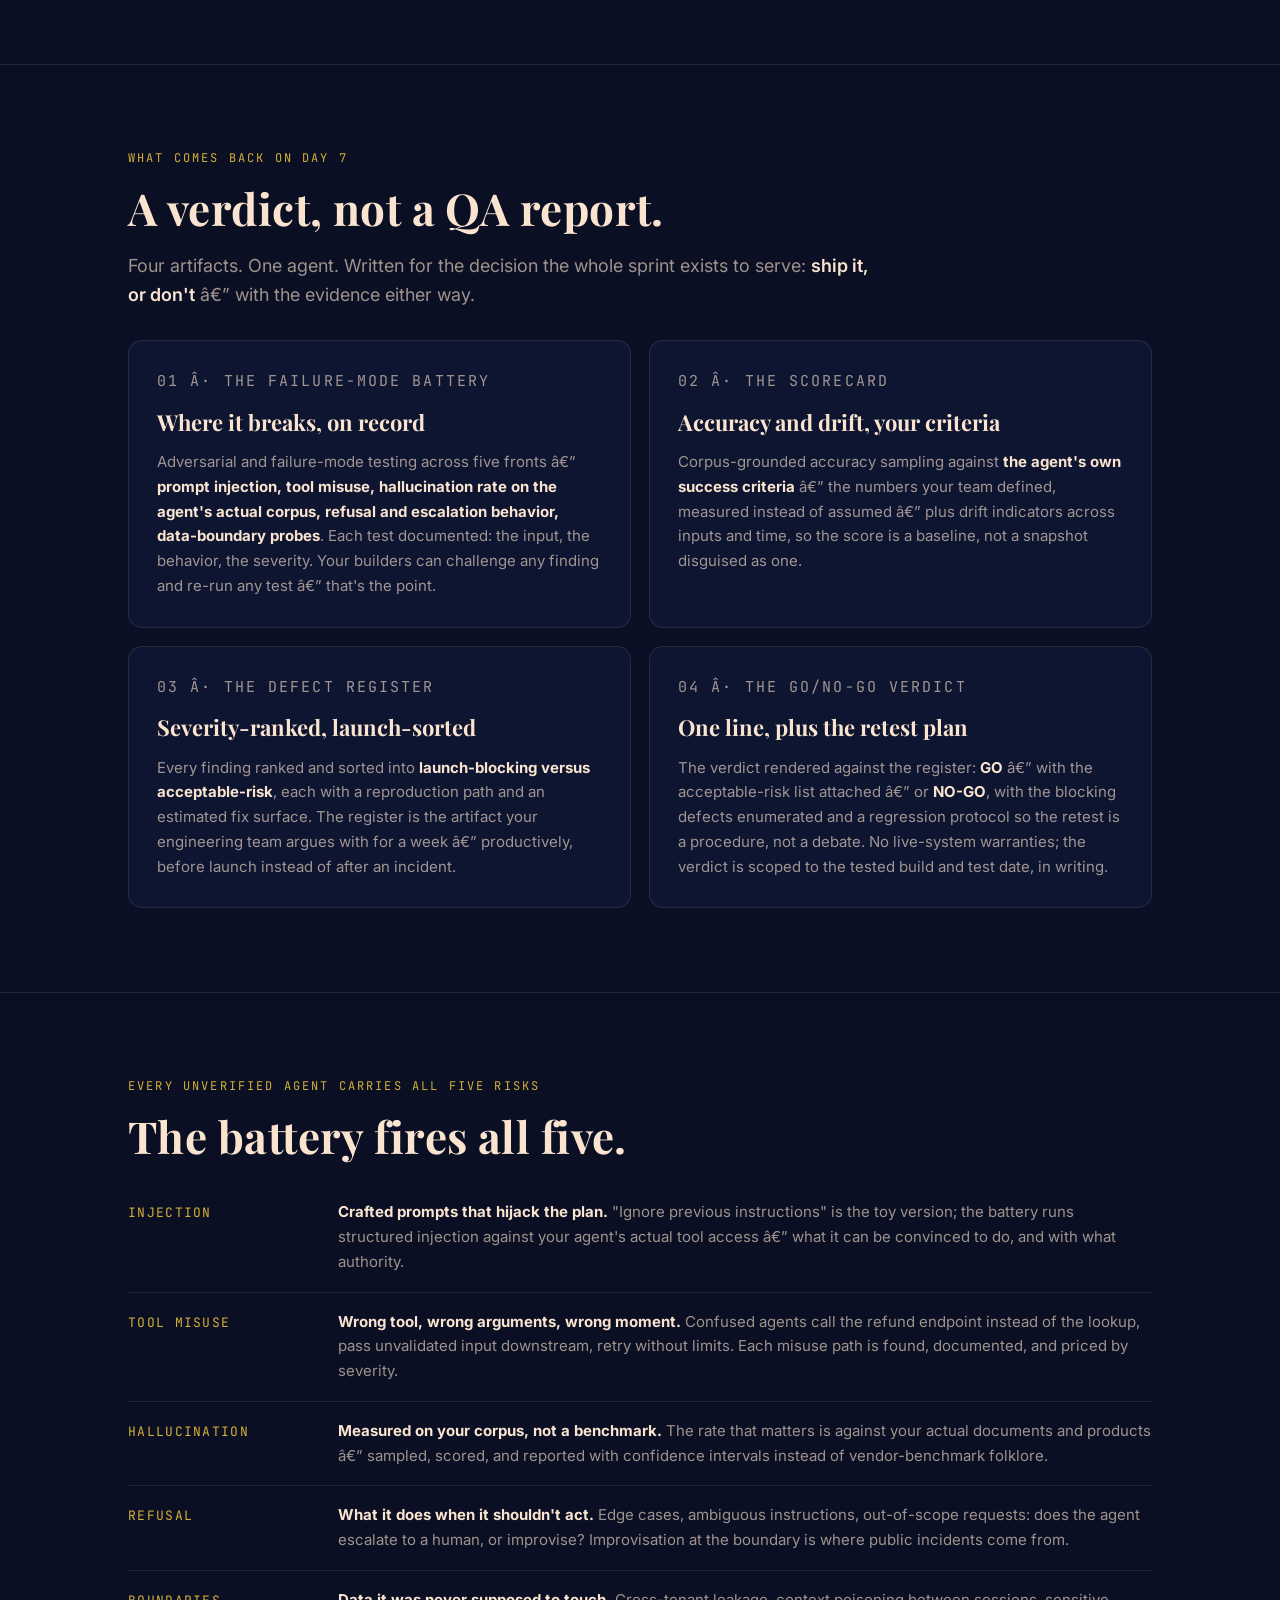
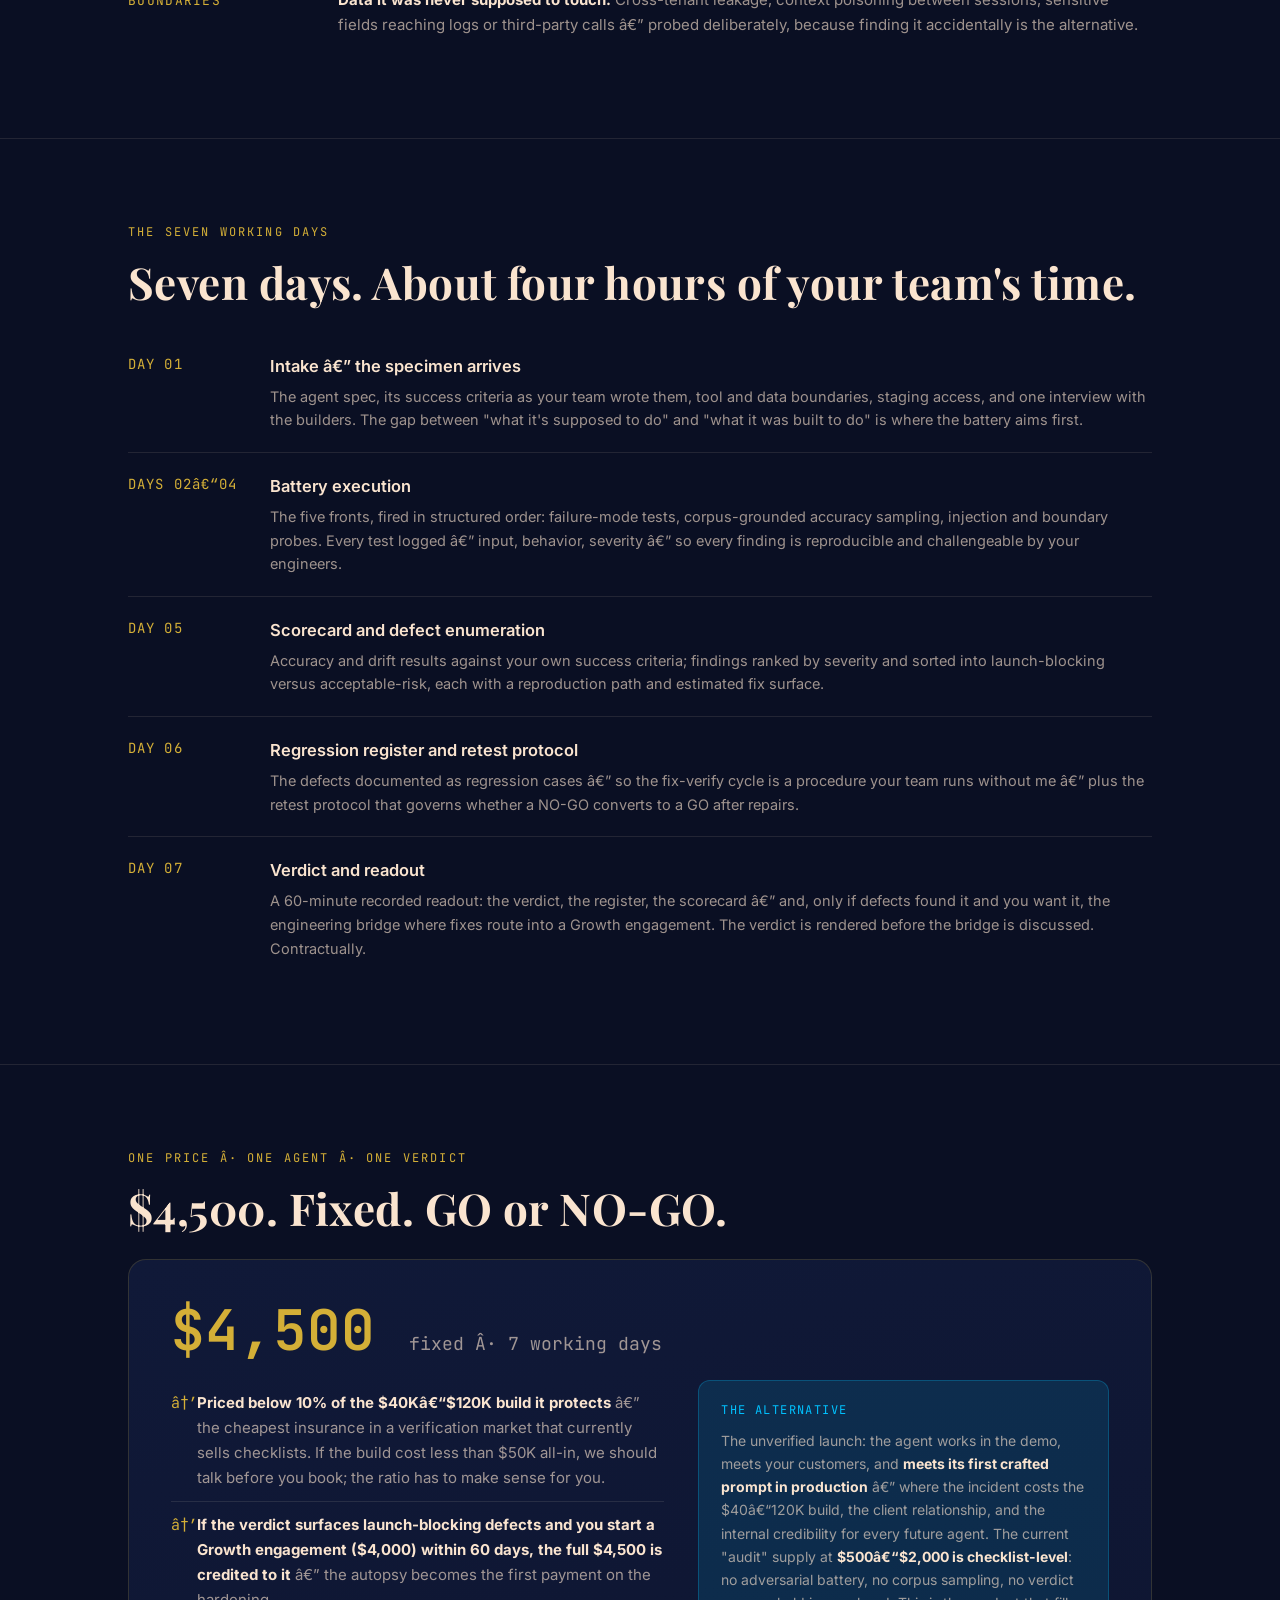
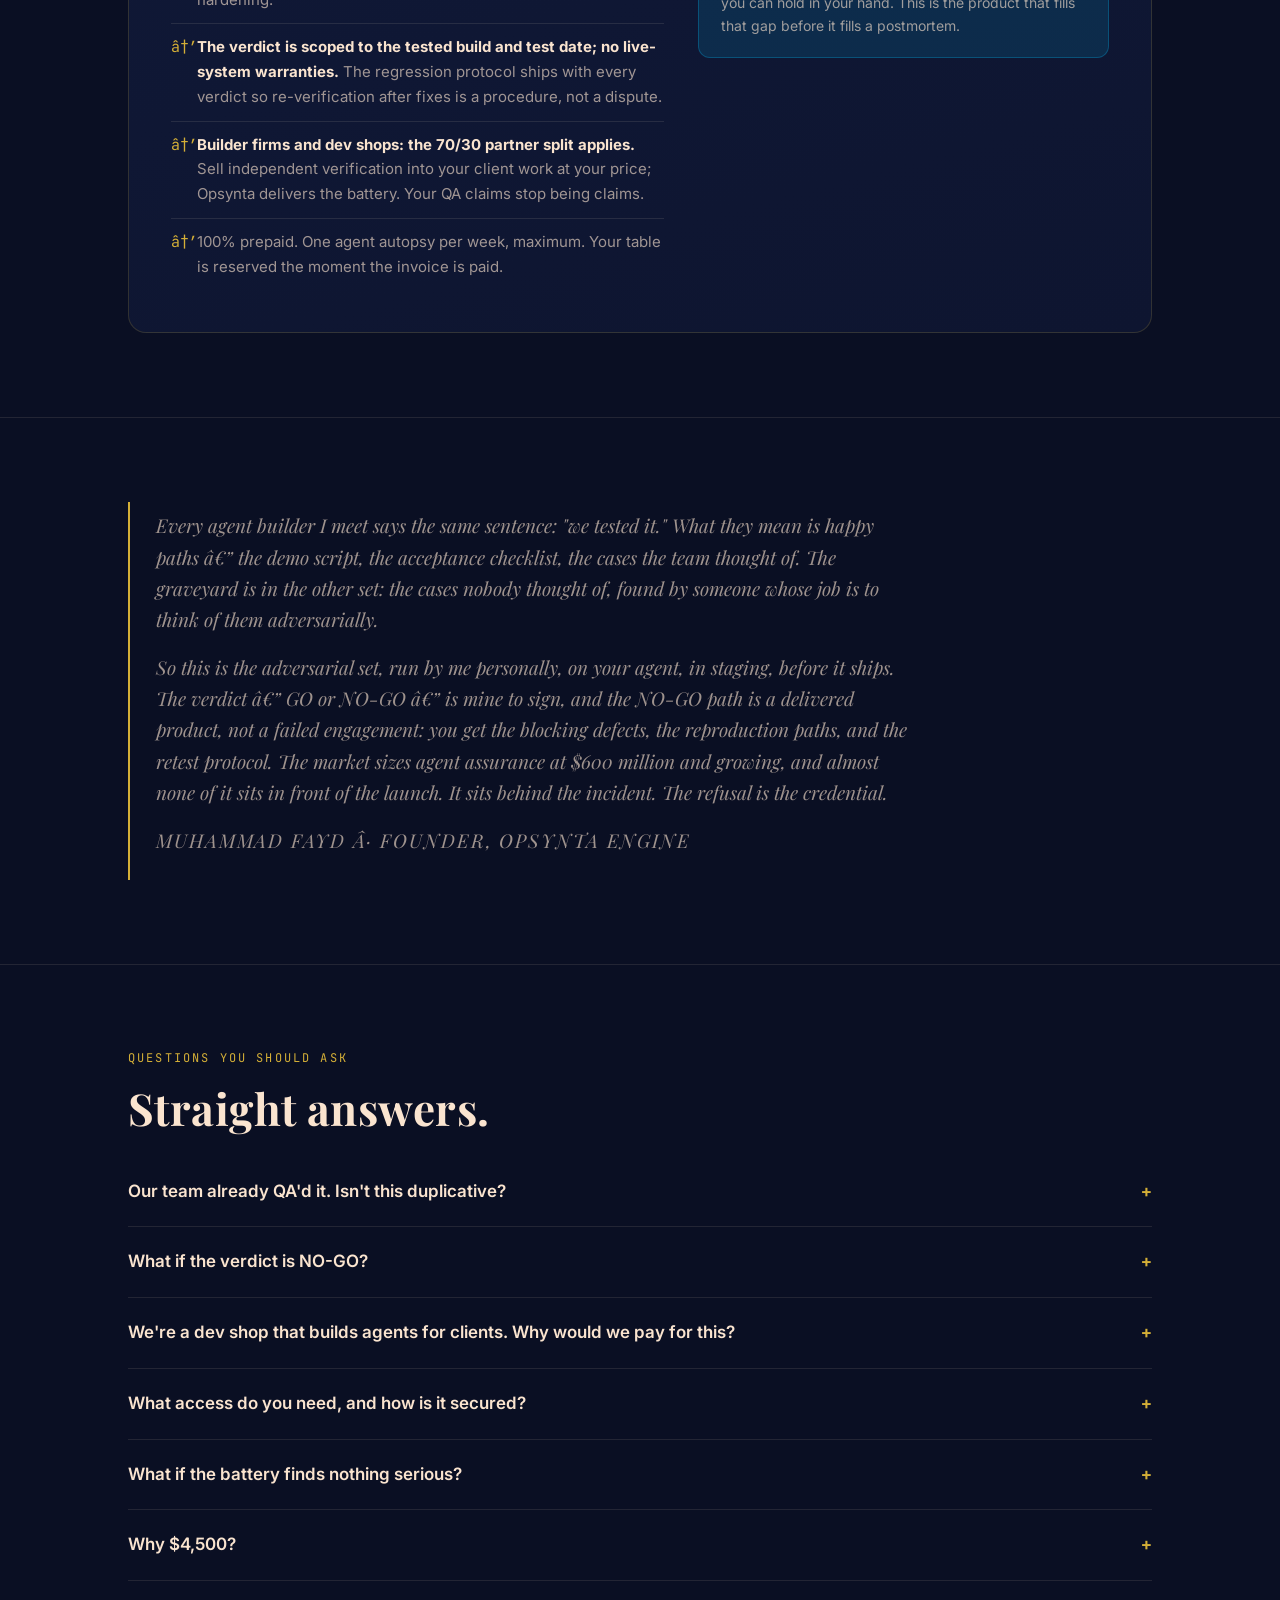
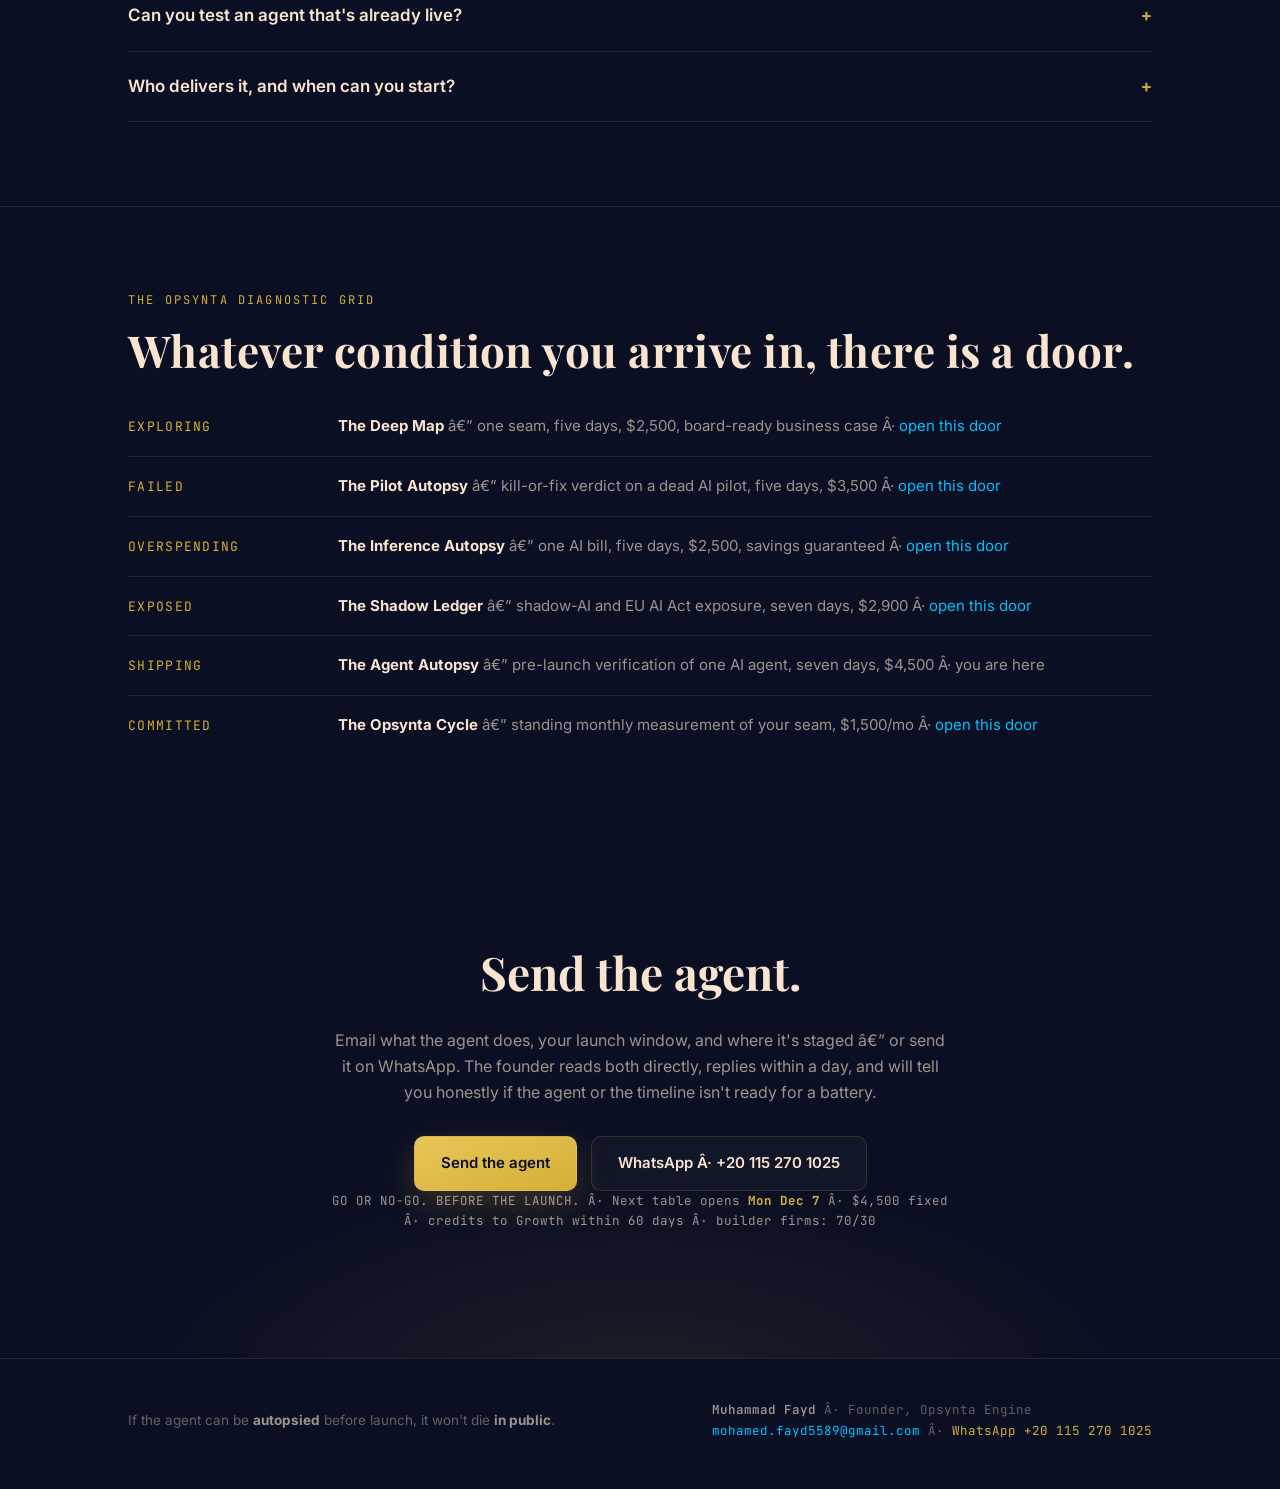
==== commit 255b748e: "OG preview cards on all six grid pages, internationalized WhatsApp display, hero pill date fix, FAQ " ====
--- a/agent_autopsy.html
+++ b/agent_autopsy.html
@@ -3,17 +3,23 @@
 <head>
   <meta charset="UTF-8" />
   <meta name="viewport" content="width=device-width, initial-scale=1.0" />
-  <title>The Agent Autopsy — Opsynta Engine</title>
-  <meta name="description" content="You're about to ship an AI agent that cost $40K–$120K to build. Who verified it — the team that built it? The Agent Autopsy is the pre-launch verification sprint the market doesn't sell: seven days, $4,500 fixed, a failure-mode battery, a severity-ranked defect register, and a go/no-go verdict." />
-  <meta property="og:title" content="The Agent Autopsy — Opsynta Engine" />
-  <meta property="og:description" content="Prompt injection, tool misuse, hallucination rate on your actual corpus, refusal behavior, data boundaries — adversarially tested before your launch, not after your incident. Seven days, $4,500 fixed, go/no-go verdict with the launch-blocking defects enumerated." />
+  <title>The Agent Autopsy â€” Opsynta Engine</title>
+  <meta name="description" content="You're about to ship an AI agent that cost $40Kâ€“$120K to build. Who verified it â€” the team that built it? The Agent Autopsy is the pre-launch verification sprint the market doesn't sell: seven days, $4,500 fixed, a failure-mode battery, a severity-ranked defect register, and a go/no-go verdict." />
+  <meta property="og:title" content="The Agent Autopsy â€” Opsynta Engine" />
+  <meta property="og:description" content="Prompt injection, tool misuse, hallucination rate on your actual corpus, refusal behavior, data boundaries â€” adversarially tested before your launch, not after your incident. Seven days, $4,500 fixed, go/no-go verdict with the launch-blocking defects enumerated." />
   <meta property="og:type" content="website" />
+    <meta property="og:image" content="https://muhammad-fayd.github.io/opsynta-engine-website/assets/og-agent.png" />
+    <meta property="og:image:width" content="1200" />
+    <meta property="og:image:height" content="630" />
+    <meta property="og:image:alt" content="Opsynta â€” the six-door Diagnostic Grid, this door highlighted" />
+    <meta name="twitter:card" content="summary_large_image" />
+
   <link rel="preconnect" href="https://fonts.googleapis.com" />
   <link rel="preconnect" href="https://fonts.gstatic.com" crossorigin />
   <link href="https://fonts.googleapis.com/css2?family=Inter:wght@400;500;600;700;800&family=JetBrains+Mono:wght@400;500;600&family=Playfair+Display:ital,wght@0,400;0,500;0,600;0,700;0,800;0,900;1,400;1,600;1,700&display=swap" rel="stylesheet" />
   <link rel="icon" type="image/svg+xml" href="data:image/svg+xml,%3Csvg xmlns='http://www.w3.org/2000/svg' viewBox='0 0 64 64'%3E%3Ccircle cx='32' cy='32' r='28' fill='%230A0F23'/%3E%3Ccircle cx='32' cy='32' r='10' fill='%2300C2FF'/%3E%3Cpath d='M24 44 L32 14 L40 44 M27 34 L37 34' fill='none' stroke='%23D4AF37' stroke-width='2.5'/%3E%3C/svg%3E" />
   <style>
-    /* ============ DUSK ATLAS — self-contained (no stylesheet dependency) ============ */
+    /* ============ DUSK ATLAS â€” self-contained (no stylesheet dependency) ============ */
     :root {
       --navy: #0A0F23; --panel: #0E1530; --panel-2: #101938;
       --peach: #FAE4CF; --peach-dim: rgba(250,228,207,.62); --peach-faint: rgba(250,228,207,.38);
@@ -102,7 +108,7 @@
     .price-notes { list-style: none; }
     .price-notes li { padding: 11px 0 11px 26px; position: relative; color: var(--peach-dim); font-size: 15px; border-bottom: 1px solid var(--line-soft); }
     .price-notes li:last-child { border-bottom: none; }
-    .price-notes li::before { content: "→"; position: absolute; left: 0; color: var(--gold); font-family: var(--mono); }
+    .price-notes li::before { content: "â†’"; position: absolute; left: 0; color: var(--gold); font-family: var(--mono); }
     .price-notes li strong { color: var(--peach); }
     .price-anchor { background: var(--cyan-dim); border: 1px solid rgba(0,194,255,.25); border-radius: 12px; padding: 20px 22px; font-size: 14px; color: var(--peach-dim); align-self: start; }
     .price-anchor .mono { color: var(--cyan); font-size: 12px; letter-spacing: .12em; text-transform: uppercase; display: block; margin-bottom: 8px; }
@@ -125,7 +131,7 @@
     .faq-item { border-bottom: 1px solid var(--line-soft); }
     .faq-item summary { cursor: pointer; padding: 20px 0; font-size: 17px; font-weight: 600; color: var(--peach); list-style: none; display: flex; justify-content: space-between; gap: 18px; }
     .faq-item summary::after { content: "+"; font-family: var(--mono); color: var(--gold); font-size: 18px; }
-    .faq-item[open] summary::after { content: "–"; }
+    .faq-item[open] summary::after { content: "â€“"; }
     .faq-item .faq-a { padding: 0 0 22px; color: var(--peach-dim); font-size: 15px; max-width: 820px; }
     .faq-item .faq-a strong { color: var(--peach); }
 
@@ -186,18 +192,18 @@
     <section class="hero">
       <div class="container">
         <p class="eyebrow">
-          <span class="pill">Opsynta · The Agent Autopsy</span>
-          <span class="pill pill-meta">7 working days · one agent</span>
+          <span class="pill">Opsynta Â· The Agent Autopsy</span>
+          <span class="pill pill-meta">7 working days Â· one agent</span>
           <span class="pill pill-meta">$4,500 fixed</span>
         </p>
-        <h1 class="hero-title">You're about to ship an agent.<br /><em>Who verified it — the team that built it?</em></h1>
-        <p class="lead">The build cost $40,000–$120,000. The market that verifies it currently sells $500–$2,000 checklist audits — templates a model could fill in. Nobody is running an adversarial failure-mode battery against your agent before it meets your customers. The Agent Autopsy is that missing product: seven working days, one agent in staging, dissected across <strong>prompt injection, tool misuse, hallucination rate on your actual corpus, refusal and escalation behavior, and data boundaries</strong> — returning a severity-ranked defect register and a <strong>go/no-go verdict</strong>, priced below 10% of the build it protects.</p>
+        <h1 class="hero-title">You're about to ship an agent.<br /><em>Who verified it â€” the team that built it?</em></h1>
+        <p class="lead">The build cost $40,000â€“$120,000. The market that verifies it currently sells $500â€“$2,000 checklist audits â€” templates a model could fill in. Nobody is running an adversarial failure-mode battery against your agent before it meets your customers. The Agent Autopsy is that missing product: seven working days, one agent in staging, dissected across <strong>prompt injection, tool misuse, hallucination rate on your actual corpus, refusal and escalation behavior, and data boundaries</strong> â€” returning a severity-ranked defect register and a <strong>go/no-go verdict</strong>, priced below 10% of the build it protects.</p>
         <p class="score-line mono" id="scoreLine"></p>
         <div class="hero-cta">
           <a class="btn btn-gold" href="mailto:mohamed.fayd5589@gmail.com?subject=Agent%20Autopsy%20%E2%80%94%20the%20launch&body=Hi%20Muhammad%2C%0A%0AHere%27s%20the%20agent%3A%0A%0ACompany%20%2F%20team%3A%0AWhat%20the%20agent%20does%20%28its%20job%29%3A%0ALaunch%20window%3A%0AStaging%20access%20%2F%20who%20built%20it%3A%0A%0A%E2%80%94%20%5Bname%5D">Send the agent</a>
-          <a class="btn btn-outline" href="https://wa.me/201152701025" target="_blank" rel="noopener">WhatsApp · 01152701025</a>
-        </div>
-        <p class="hero-capacity">One autopsy per week. Next table opens <b id="nextSlot">Monday</b>. GO or NO-GO, in writing, with the launch-blocking defects enumerated — before the launch, not after the incident.</p>
+          <a class="btn btn-outline" href="https://wa.me/201152701025" target="_blank" rel="noopener">WhatsApp Â· +20 115 270 1025</a>
+        </div>
+        <p class="hero-capacity">One autopsy per week. Next table opens <b id="nextSlot">Monday</b>. GO or NO-GO, in writing, with the launch-blocking defects enumerated â€” before the launch, not after the incident.</p>
       </div>
     </section>
 
@@ -206,21 +212,21 @@
       <div class="container">
         <p class="section-tag">The question your launch review won't ask</p>
         <h2 class="display">"It works in the demo. What does it do under attack?"</h2>
-        <p class="lead body-copy" style="margin-bottom: 8px;">Your builders tested that the agent <strong>works</strong> — happy paths, acceptance criteria, the demo script. Nobody systematically tested where it <strong>breaks</strong>: what a crafted prompt convinces it to do, which tool it misuses when confused, how often it hallucinates on your real corpus, what it leaks across data boundaries, whether it escalates or improvises when it should refuse. The agent audit market is real and growing — the current supply just isn't adversarial.</p>
+        <p class="lead body-copy" style="margin-bottom: 8px;">Your builders tested that the agent <strong>works</strong> â€” happy paths, acceptance criteria, the demo script. Nobody systematically tested where it <strong>breaks</strong>: what a crafted prompt convinces it to do, which tool it misuses when confused, how often it hallucinates on your real corpus, what it leaks across data boundaries, whether it escalates or improvises when it should refuse. The agent audit market is real and growing â€” the current supply just isn't adversarial.</p>
         <div class="stats-band">
           <div class="stat-card">
-            <p class="stat-number">$0.4B → $0.6B</p>
-            <p class="stat-label">the AI agent audit and assurance market, 2025 to 2026 — verification demand is growing faster than the agents it watches; almost none of it serves pre-launch</p>
+            <p class="stat-number">$0.4B â†’ $0.6B</p>
+            <p class="stat-label">the AI agent audit and assurance market, 2025 to 2026 â€” verification demand is growing faster than the agents it watches; almost none of it serves pre-launch</p>
             <p class="stat-src">Fact.MR, Jun 2026</p>
           </div>
           <div class="stat-card">
-            <p class="stat-number">$40–120K</p>
-            <p class="stat-label">the typical cost of the agent build itself — the asset this autopsy protects. Verification below 10% of build cost is the cheapest insurance in the market</p>
+            <p class="stat-number">$40â€“120K</p>
+            <p class="stat-label">the typical cost of the agent build itself â€” the asset this autopsy protects. Verification below 10% of build cost is the cheapest insurance in the market</p>
             <p class="stat-src">industry build-cost guides, 2026</p>
           </div>
           <div class="stat-card">
-            <p class="stat-number">$500–$2K</p>
-            <p class="stat-label">what today's pre-implementation "audits" cost — checklist-level reviews, no adversarial battery, no corpus-grounded hallucination sampling, no go/no-go</p>
+            <p class="stat-number">$500â€“$2K</p>
+            <p class="stat-label">what today's pre-implementation "audits" cost â€” checklist-level reviews, no adversarial battery, no corpus-grounded hallucination sampling, no go/no-go</p>
             <p class="stat-src">current verification supply, 2026</p>
           </div>
         </div>
@@ -232,27 +238,27 @@
       <div class="container">
         <p class="section-tag">What comes back on Day 7</p>
         <h2 class="display">A verdict, not a QA report.</h2>
-        <p class="lead body-copy" style="margin-bottom: 30px;">Four artifacts. One agent. Written for the decision the whole sprint exists to serve: <strong>ship it, or don't</strong> — with the evidence either way.</p>
+        <p class="lead body-copy" style="margin-bottom: 30px;">Four artifacts. One agent. Written for the decision the whole sprint exists to serve: <strong>ship it, or don't</strong> â€” with the evidence either way.</p>
         <div class="grid-2">
           <div class="deliv-card">
-            <p class="deliv-num">01 · THE FAILURE-MODE BATTERY</p>
+            <p class="deliv-num">01 Â· THE FAILURE-MODE BATTERY</p>
             <h3>Where it breaks, on record</h3>
-            <p>Adversarial and failure-mode testing across five fronts — <strong>prompt injection, tool misuse, hallucination rate on the agent's actual corpus, refusal and escalation behavior, data-boundary probes</strong>. Each test documented: the input, the behavior, the severity. Your builders can challenge any finding and re-run any test — that's the point.</p>
+            <p>Adversarial and failure-mode testing across five fronts â€” <strong>prompt injection, tool misuse, hallucination rate on the agent's actual corpus, refusal and escalation behavior, data-boundary probes</strong>. Each test documented: the input, the behavior, the severity. Your builders can challenge any finding and re-run any test â€” that's the point.</p>
           </div>
           <div class="deliv-card">
-            <p class="deliv-num">02 · THE SCORECARD</p>
+            <p class="deliv-num">02 Â· THE SCORECARD</p>
             <h3>Accuracy and drift, your criteria</h3>
-            <p>Corpus-grounded accuracy sampling against <strong>the agent's own success criteria</strong> — the numbers your team defined, measured instead of assumed — plus drift indicators across inputs and time, so the score is a baseline, not a snapshot disguised as one.</p>
+            <p>Corpus-grounded accuracy sampling against <strong>the agent's own success criteria</strong> â€” the numbers your team defined, measured instead of assumed â€” plus drift indicators across inputs and time, so the score is a baseline, not a snapshot disguised as one.</p>
           </div>
           <div class="deliv-card">
-            <p class="deliv-num">03 · THE DEFECT REGISTER</p>
+            <p class="deliv-num">03 Â· THE DEFECT REGISTER</p>
             <h3>Severity-ranked, launch-sorted</h3>
-            <p>Every finding ranked and sorted into <strong>launch-blocking versus acceptable-risk</strong>, each with a reproduction path and an estimated fix surface. The register is the artifact your engineering team argues with for a week — productively, before launch instead of after an incident.</p>
+            <p>Every finding ranked and sorted into <strong>launch-blocking versus acceptable-risk</strong>, each with a reproduction path and an estimated fix surface. The register is the artifact your engineering team argues with for a week â€” productively, before launch instead of after an incident.</p>
           </div>
           <div class="deliv-card">
-            <p class="deliv-num">04 · THE GO/NO-GO VERDICT</p>
+            <p class="deliv-num">04 Â· THE GO/NO-GO VERDICT</p>
             <h3>One line, plus the retest plan</h3>
-            <p>The verdict rendered against the register: <strong>GO</strong> — with the acceptable-risk list attached — or <strong>NO-GO</strong>, with the blocking defects enumerated and a regression protocol so the retest is a procedure, not a debate. No live-system warranties; the verdict is scoped to the tested build and test date, in writing.</p>
+            <p>The verdict rendered against the register: <strong>GO</strong> â€” with the acceptable-risk list attached â€” or <strong>NO-GO</strong>, with the blocking defects enumerated and a regression protocol so the retest is a procedure, not a debate. No live-system warranties; the verdict is scoped to the tested build and test date, in writing.</p>
           </div>
         </div>
       </div>
@@ -266,7 +272,7 @@
         <div style="margin-top: 22px;">
           <div class="vert-row">
             <p class="vert-name">Injection</p>
-            <p class="vert-seam"><strong>Crafted prompts that hijack the plan.</strong> "Ignore previous instructions" is the toy version; the battery runs structured injection against your agent's actual tool access — what it can be convinced to do, and with what authority.</p>
+            <p class="vert-seam"><strong>Crafted prompts that hijack the plan.</strong> "Ignore previous instructions" is the toy version; the battery runs structured injection against your agent's actual tool access â€” what it can be convinced to do, and with what authority.</p>
           </div>
           <div class="vert-row">
             <p class="vert-name">Tool misuse</p>
@@ -274,7 +280,7 @@
           </div>
           <div class="vert-row">
             <p class="vert-name">Hallucination</p>
-            <p class="vert-seam"><strong>Measured on your corpus, not a benchmark.</strong> The rate that matters is against your actual documents and products — sampled, scored, and reported with confidence intervals instead of vendor-benchmark folklore.</p>
+            <p class="vert-seam"><strong>Measured on your corpus, not a benchmark.</strong> The rate that matters is against your actual documents and products â€” sampled, scored, and reported with confidence intervals instead of vendor-benchmark folklore.</p>
           </div>
           <div class="vert-row">
             <p class="vert-name">Refusal</p>
@@ -282,7 +288,7 @@
           </div>
           <div class="vert-row">
             <p class="vert-name">Boundaries</p>
-            <p class="vert-seam"><strong>Data it was never supposed to touch.</strong> Cross-tenant leakage, context poisoning between sessions, sensitive fields reaching logs or third-party calls — probed deliberately, because finding it accidentally is the alternative.</p>
+            <p class="vert-seam"><strong>Data it was never supposed to touch.</strong> Cross-tenant leakage, context poisoning between sessions, sensitive fields reaching logs or third-party calls â€” probed deliberately, because finding it accidentally is the alternative.</p>
           </div>
         </div>
       </div>
@@ -297,15 +303,15 @@
           <div class="day-row">
             <p class="day-tag">DAY 01</p>
             <div class="day-body">
-              <h4>Intake — the specimen arrives</h4>
+              <h4>Intake â€” the specimen arrives</h4>
               <p>The agent spec, its success criteria as your team wrote them, tool and data boundaries, staging access, and one interview with the builders. The gap between "what it's supposed to do" and "what it was built to do" is where the battery aims first.</p>
             </div>
           </div>
           <div class="day-row">
-            <p class="day-tag">DAYS 02–04</p>
+            <p class="day-tag">DAYS 02â€“04</p>
             <div class="day-body">
               <h4>Battery execution</h4>
-              <p>The five fronts, fired in structured order: failure-mode tests, corpus-grounded accuracy sampling, injection and boundary probes. Every test logged — input, behavior, severity — so every finding is reproducible and challengeable by your engineers.</p>
+              <p>The five fronts, fired in structured order: failure-mode tests, corpus-grounded accuracy sampling, injection and boundary probes. Every test logged â€” input, behavior, severity â€” so every finding is reproducible and challengeable by your engineers.</p>
             </div>
           </div>
           <div class="day-row">
@@ -319,14 +325,14 @@
             <p class="day-tag">DAY 06</p>
             <div class="day-body">
               <h4>Regression register and retest protocol</h4>
-              <p>The defects documented as regression cases — so the fix-verify cycle is a procedure your team runs without me — plus the retest protocol that governs whether a NO-GO converts to a GO after repairs.</p>
+              <p>The defects documented as regression cases â€” so the fix-verify cycle is a procedure your team runs without me â€” plus the retest protocol that governs whether a NO-GO converts to a GO after repairs.</p>
             </div>
           </div>
           <div class="day-row">
             <p class="day-tag">DAY 07</p>
             <div class="day-body">
               <h4>Verdict and readout</h4>
-              <p>A 60-minute recorded readout: the verdict, the register, the scorecard — and, only if defects found it and you want it, the engineering bridge where fixes route into a Growth engagement. The verdict is rendered before the bridge is discussed. Contractually.</p>
+              <p>A 60-minute recorded readout: the verdict, the register, the scorecard â€” and, only if defects found it and you want it, the engineering bridge where fixes route into a Growth engagement. The verdict is rendered before the bridge is discussed. Contractually.</p>
             </div>
           </div>
         </div>
@@ -336,21 +342,21 @@
     <!-- ============ PRICING ============ -->
     <section class="section" id="price">
       <div class="container">
-        <p class="section-tag">One price · one agent · one verdict</p>
+        <p class="section-tag">One price Â· one agent Â· one verdict</p>
         <h2 class="display">$4,500. Fixed. GO or NO-GO.</h2>
         <div class="price-panel">
-          <p class="price-figure">$4,500 <span>fixed · 7 working days</span></p>
+          <p class="price-figure">$4,500 <span>fixed Â· 7 working days</span></p>
           <div class="price-cols">
             <ul class="price-notes">
-              <li><strong>Priced below 10% of the $40K–$120K build it protects</strong> — the cheapest insurance in a verification market that currently sells checklists. If the build cost less than $50K all-in, we should talk before you book; the ratio has to make sense for you.</li>
-              <li><strong>If the verdict surfaces launch-blocking defects and you start a Growth engagement ($4,000) within 60 days, the full $4,500 is credited to it</strong> — the autopsy becomes the first payment on the hardening.</li>
+              <li><strong>Priced below 10% of the $40Kâ€“$120K build it protects</strong> â€” the cheapest insurance in a verification market that currently sells checklists. If the build cost less than $50K all-in, we should talk before you book; the ratio has to make sense for you.</li>
+              <li><strong>If the verdict surfaces launch-blocking defects and you start a Growth engagement ($4,000) within 60 days, the full $4,500 is credited to it</strong> â€” the autopsy becomes the first payment on the hardening.</li>
               <li><strong>The verdict is scoped to the tested build and test date; no live-system warranties.</strong> The regression protocol ships with every verdict so re-verification after fixes is a procedure, not a dispute.</li>
               <li><strong>Builder firms and dev shops: the 70/30 partner split applies.</strong> Sell independent verification into your client work at your price; Opsynta delivers the battery. Your QA claims stop being claims.</li>
               <li>100% prepaid. One agent autopsy per week, maximum. Your table is reserved the moment the invoice is paid.</li>
             </ul>
             <aside class="price-anchor">
               <span class="mono">The alternative</span>
-              The unverified launch: the agent works in the demo, meets your customers, and <strong>meets its first crafted prompt in production</strong> — where the incident costs the $40–120K build, the client relationship, and the internal credibility for every future agent. The current "audit" supply at <strong>$500–$2,000 is checklist-level</strong>: no adversarial battery, no corpus sampling, no verdict you can hold in your hand. This is the product that fills that gap before it fills a postmortem.
+              The unverified launch: the agent works in the demo, meets your customers, and <strong>meets its first crafted prompt in production</strong> â€” where the incident costs the $40â€“120K build, the client relationship, and the internal credibility for every future agent. The current "audit" supply at <strong>$500â€“$2,000 is checklist-level</strong>: no adversarial battery, no corpus sampling, no verdict you can hold in your hand. This is the product that fills that gap before it fills a postmortem.
             </aside>
           </div>
         </div>
@@ -361,9 +367,9 @@
     <section class="section" id="founder">
       <div class="container">
         <div class="founder-note">
-          <p>Every agent builder I meet says the same sentence: "we tested it." What they mean is happy paths — the demo script, the acceptance checklist, the cases the team thought of. The graveyard is in the other set: the cases nobody thought of, found by someone whose job is to think of them adversarially.</p>
-          <p>So this is the adversarial set, run by me personally, on your agent, in staging, before it ships. The verdict — GO or NO-GO — is mine to sign, and the NO-GO path is a delivered product, not a failed engagement: you get the blocking defects, the reproduction paths, and the retest protocol. The market sizes agent assurance at $600 million and growing, and almost none of it sits in front of the launch. It sits behind the incident. The refusal is the credential.</p>
-          <p class="founder-sig">MUHAMMAD FAYD · FOUNDER, OPSYNTA ENGINE</p>
+          <p>Every agent builder I meet says the same sentence: "we tested it." What they mean is happy paths â€” the demo script, the acceptance checklist, the cases the team thought of. The graveyard is in the other set: the cases nobody thought of, found by someone whose job is to think of them adversarially.</p>
+          <p>So this is the adversarial set, run by me personally, on your agent, in staging, before it ships. The verdict â€” GO or NO-GO â€” is mine to sign, and the NO-GO path is a delivered product, not a failed engagement: you get the blocking defects, the reproduction paths, and the retest protocol. The market sizes agent assurance at $600 million and growing, and almost none of it sits in front of the launch. It sits behind the incident. The refusal is the credential.</p>
+          <p class="founder-sig">MUHAMMAD FAYD Â· FOUNDER, OPSYNTA ENGINE</p>
         </div>
       </div>
     </section>
@@ -374,38 +380,38 @@
         <p class="section-tag">Questions you should ask</p>
         <h2 class="display">Straight answers.</h2>
         <div style="margin-top: 24px;">
-          <div class="faq-item">
+          <details class="faq-item">
             <summary>Our team already QA'd it. Isn't this duplicative?</summary>
-            <p class="faq-a">Your builders tested that it <strong>works</strong> — that's their job, and the happy paths need to pass. The battery tests where it <strong>breaks</strong>: injection, misuse, hallucination on your corpus, boundary leakage. Builders systematically under-test their own failure surface — not from negligence, but because you can't adversarially attack the thing you're rooting for. That's why the verdict comes from outside the build team. Independent verification isn't an insult to your QA; it's the thing that makes your QA claims credible.</p>
-          </div>
-          <div class="faq-item">
+            <p class="faq-a">Your builders tested that it <strong>works</strong> â€” that's their job, and the happy paths need to pass. The battery tests where it <strong>breaks</strong>: injection, misuse, hallucination on your corpus, boundary leakage. Builders systematically under-test their own failure surface â€” not from negligence, but because you can't adversarially attack the thing you're rooting for. That's why the verdict comes from outside the build team. Independent verification isn't an insult to your QA; it's the thing that makes your QA claims credible.</p>
+          </details>
+          <details class="faq-item">
             <summary>What if the verdict is NO-GO?</summary>
-            <p class="faq-a">Then you just made the most valuable decision of the launch cycle: <strong>not shipping the public failure</strong>. The NO-GO deliverable is complete — the launch-blocking defects enumerated with reproduction paths, the regression register, the retest protocol that converts a fixed agent into a GO. The alternative timeline is the same defects discovered by a customer, an attacker, or the press. The verdict is scoped and honest; the refusal is the product.</p>
-          </div>
-          <div class="faq-item">
+            <p class="faq-a">Then you just made the most valuable decision of the launch cycle: <strong>not shipping the public failure</strong>. The NO-GO deliverable is complete â€” the launch-blocking defects enumerated with reproduction paths, the regression register, the retest protocol that converts a fixed agent into a GO. The alternative timeline is the same defects discovered by a customer, an attacker, or the press. The verdict is scoped and honest; the refusal is the product.</p>
+          </details>
+          <details class="faq-item">
             <summary>We're a dev shop that builds agents for clients. Why would we pay for this?</summary>
-            <p class="faq-a">Because <strong>"independently verified before launch" is a line your competitors can't put in a proposal</strong> — and the 70/30 split means you sell the verification at your price and keep 70%. Your client gets a go/no-go with an adversarial battery behind it; you get an external signature on your QA claims and a differentiation that prices. The failure modes this finds are the ones that end client relationships when the client finds them first.</p>
-          </div>
-          <div class="faq-item">
+            <p class="faq-a">Because <strong>"independently verified before launch" is a line your competitors can't put in a proposal</strong> â€” and the 70/30 split means you sell the verification at your price and keep 70%. Your client gets a go/no-go with an adversarial battery behind it; you get an external signature on your QA claims and a differentiation that prices. The failure modes this finds are the ones that end client relationships when the client finds them first.</p>
+          </details>
+          <details class="faq-item">
             <summary>What access do you need, and how is it secured?</summary>
-            <p class="faq-a"><strong>Staging access only — never production credentials.</strong> The agent's spec, its success criteria, tool and data boundaries, and an environment where the battery can fire safely. Findings are delivered under the engagement's confidentiality terms; nothing is retained beyond the deliverables. If the agent can't be sandboxed, that fact itself is a Day-1 finding about your launch readiness.</p>
-          </div>
-          <div class="faq-item">
+            <p class="faq-a"><strong>Staging access only â€” never production credentials.</strong> The agent's spec, its success criteria, tool and data boundaries, and an environment where the battery can fire safely. Findings are delivered under the engagement's confidentiality terms; nothing is retained beyond the deliverables. If the agent can't be sandboxed, that fact itself is a Day-1 finding about your launch readiness.</p>
+          </details>
+          <details class="faq-item">
             <summary>What if the battery finds nothing serious?</summary>
-            <p class="faq-a">Then your launch carries something almost no agent launch has: <strong>a documented adversarial pass with a GO verdict attached</strong> — dated, scoped, signed. That document has a way of mattering at enterprise sales conversations, diligence reviews, and insurance discussions, where "we tested it" is an anecdote and a verified verdict is an artifact. And honestly, in a market this young, finding nothing is the rare outcome worth paying to know.</p>
-          </div>
-          <div class="faq-item">
+            <p class="faq-a">Then your launch carries something almost no agent launch has: <strong>a documented adversarial pass with a GO verdict attached</strong> â€” dated, scoped, signed. That document has a way of mattering at enterprise sales conversations, diligence reviews, and insurance discussions, where "we tested it" is an anecdote and a verified verdict is an artifact. And honestly, in a market this young, finding nothing is the rare outcome worth paying to know.</p>
+          </details>
+          <details class="faq-item">
             <summary>Why $4,500?</summary>
-            <p class="faq-a">Three anchors. It's <strong>under 10% of the typical $40–120K build</strong> it protects — the insurance ratio that makes the decision easy. It's an order of magnitude above the $500–$2,000 checklist audits because the battery is an order of magnitude more work: days of adversarial execution and corpus sampling, not a template. And the full fee credits into a Growth engagement within 60 days if the verdict surfaces defects you want fixed properly — the autopsy becomes the down payment on the hardening.</p>
-          </div>
-          <div class="faq-item">
+            <p class="faq-a">Three anchors. It's <strong>under 10% of the typical $40â€“120K build</strong> it protects â€” the insurance ratio that makes the decision easy. It's an order of magnitude above the $500â€“$2,000 checklist audits because the battery is an order of magnitude more work: days of adversarial execution and corpus sampling, not a template. And the full fee credits into a Growth engagement within 60 days if the verdict surfaces defects you want fixed properly â€” the autopsy becomes the down payment on the hardening.</p>
+          </details>
+          <details class="faq-item">
             <summary>Can you test an agent that's already live?</summary>
-            <p class="faq-a">Not with the battery — <strong>firing adversarial tests at a live system is the incident you're trying to prevent</strong>. Live agents get a scoped variant: passive review of logs and incident history, boundary and configuration analysis, and a prioritized register of what the battery <em>would</em> test in staging. It's useful; it is not the verdict. The full product needs a sandbox. That constraint is a feature of the method, not a limitation of it.</p>
-          </div>
-          <div class="faq-item">
+            <p class="faq-a">Not with the battery â€” <strong>firing adversarial tests at a live system is the incident you're trying to prevent</strong>. Live agents get a scoped variant: passive review of logs and incident history, boundary and configuration analysis, and a prioritized register of what the battery <em>would</em> test in staging. It's useful; it is not the verdict. The full product needs a sandbox. That constraint is a feature of the method, not a limitation of it.</p>
+          </details>
+          <details class="faq-item">
             <summary>Who delivers it, and when can you start?</summary>
-            <p class="faq-a">The founder — personally, which is why capacity is capped at <strong>one agent autopsy per week</strong>. The next table opens <strong id="faqSlot">Monday</strong>; after that, the following week or the waitlist. Payment is 100% on booking, so your table is reserved the moment the invoice is paid — and the verdict lands before your launch window, or we don't take the engagement.</p>
-          </div>
+            <p class="faq-a">The founder â€” personally, which is why capacity is capped at <strong>one agent autopsy per week</strong>. The next table opens <strong id="faqSlot">Monday</strong>; after that, the following week or the waitlist. Payment is 100% on booking, so your table is reserved the moment the invoice is paid â€” and the verdict lands before your launch window, or we don't take the engagement.</p>
+          </details>
         </div>
       </div>
     </section>
@@ -418,27 +424,27 @@
         <div style="margin-top: 22px;">
           <div class="vert-row">
             <p class="vert-name">Exploring</p>
-            <p class="vert-seam"><strong>The Deep Map</strong> — one seam, five days, $2,500, board-ready business case · <a href="deepmap.html">open this door</a></p>
+            <p class="vert-seam"><strong>The Deep Map</strong> â€” one seam, five days, $2,500, board-ready business case Â· <a href="deepmap.html">open this door</a></p>
           </div>
           <div class="vert-row">
             <p class="vert-name">Failed</p>
-            <p class="vert-seam"><strong>The Pilot Autopsy</strong> — kill-or-fix verdict on a dead AI pilot, five days, $3,500 · <a href="pilot_autopsy.html">open this door</a></p>
+            <p class="vert-seam"><strong>The Pilot Autopsy</strong> â€” kill-or-fix verdict on a dead AI pilot, five days, $3,500 Â· <a href="pilot_autopsy.html">open this door</a></p>
           </div>
           <div class="vert-row">
             <p class="vert-name">Overspending</p>
-            <p class="vert-seam"><strong>The Inference Autopsy</strong> — one AI bill, five days, $2,500, savings guaranteed · <a href="inference_autopsy.html">open this door</a></p>
+            <p class="vert-seam"><strong>The Inference Autopsy</strong> â€” one AI bill, five days, $2,500, savings guaranteed Â· <a href="inference_autopsy.html">open this door</a></p>
           </div>
           <div class="vert-row">
             <p class="vert-name">Exposed</p>
-            <p class="vert-seam"><strong>The Shadow Ledger</strong> — shadow-AI and EU AI Act exposure, seven days, $2,900 · <a href="shadow_ledger.html">open this door</a></p>
+            <p class="vert-seam"><strong>The Shadow Ledger</strong> â€” shadow-AI and EU AI Act exposure, seven days, $2,900 Â· <a href="shadow_ledger.html">open this door</a></p>
           </div>
           <div class="vert-row">
             <p class="vert-name">Shipping</p>
-            <p class="vert-seam"><strong>The Agent Autopsy</strong> — pre-launch verification of one AI agent, seven days, $4,500 · you are here</p>
+            <p class="vert-seam"><strong>The Agent Autopsy</strong> â€” pre-launch verification of one AI agent, seven days, $4,500 Â· you are here</p>
           </div>
           <div class="vert-row">
             <p class="vert-name">Committed</p>
-            <p class="vert-seam"><strong>The Opsynta Cycle</strong> — standing monthly measurement of your seam, $1,500/mo · <a href="opsynta_cycle.html">open this door</a></p>
+            <p class="vert-seam"><strong>The Opsynta Cycle</strong> â€” standing monthly measurement of your seam, $1,500/mo Â· <a href="opsynta_cycle.html">open this door</a></p>
           </div>
         </div>
       </div>
@@ -448,12 +454,12 @@
     <section class="final-cta" id="book">
       <div class="container">
         <h2>Send the agent.</h2>
-        <p>Email what the agent does, your launch window, and where it's staged — or send it on WhatsApp. The founder reads both directly, replies within a day, and will tell you honestly if the agent or the timeline isn't ready for a battery.</p>
+        <p>Email what the agent does, your launch window, and where it's staged â€” or send it on WhatsApp. The founder reads both directly, replies within a day, and will tell you honestly if the agent or the timeline isn't ready for a battery.</p>
         <div class="cta-row">
           <a class="btn btn-gold" href="mailto:mohamed.fayd5589@gmail.com?subject=Agent%20Autopsy%20%E2%80%94%20the%20launch&body=Hi%20Muhammad%2C%0A%0AHere%27s%20the%20agent%3A%0A%0ACompany%20%2F%20team%3A%0AWhat%20the%20agent%20does%20%28its%20job%29%3A%0ALaunch%20window%3A%0AStaging%20access%20%2F%20who%20built%20it%3A%0A%0A%E2%80%94%20%5Bname%5D">Send the agent</a>
-          <a class="btn btn-outline" href="https://wa.me/201152701025" target="_blank" rel="noopener">WhatsApp · 01152701025</a>
-        </div>
-        <p class="slot-line">GO OR NO-GO. BEFORE THE LAUNCH. · Next table opens <b id="slotLine">Monday</b> · $4,500 fixed · credits to Growth within 60 days · builder firms: 70/30</p>
+          <a class="btn btn-outline" href="https://wa.me/201152701025" target="_blank" rel="noopener">WhatsApp Â· +20 115 270 1025</a>
+        </div>
+        <p class="slot-line">GO OR NO-GO. BEFORE THE LAUNCH. Â· Next table opens <b id="slotLine">Monday</b> Â· $4,500 fixed Â· credits to Growth within 60 days Â· builder firms: 70/30</p>
       </div>
     </section>
 
@@ -464,8 +470,8 @@
     <div class="container">
       <p class="footer-slogan">If the agent can be <strong>autopsied</strong> before launch, it won't die <strong>in public</strong>.</p>
       <div class="sig-name">
-        <p><span class="peach-strong">Muhammad Fayd</span> · Founder, Opsynta Engine</p>
-        <p><a href="mailto:mohamed.fayd5589@gmail.com">mohamed.fayd5589@gmail.com</a> · <a class="gold-tel" href="https://wa.me/201152701025" target="_blank" rel="noopener">WhatsApp 01152701025</a></p>
+        <p><span class="peach-strong">Muhammad Fayd</span> Â· Founder, Opsynta Engine</p>
+        <p><a href="mailto:mohamed.fayd5589@gmail.com">mohamed.fayd5589@gmail.com</a> Â· <a class="gold-tel" href="https://wa.me/201152701025" target="_blank" rel="noopener">WhatsApp +20 115 270 1025</a></p>
       </div>
     </div>
   </footer>
@@ -485,8 +491,8 @@
       if (el && (q.agent || q.launch)) {
         var line = 'YOUR AGENT: ';
         if (q.agent) line += q.agent;
-        if (q.launch) line += (q.agent ? ' · ' : '') + 'launch window: ' + q.launch;
-        line += ' — verify it before it ships.';
+        if (q.launch) line += (q.agent ? ' Â· ' : '') + 'launch window: ' + q.launch;
+        line += ' â€” verify it before it ships.';
         el.textContent = line;
         el.style.display = 'block';
       }
